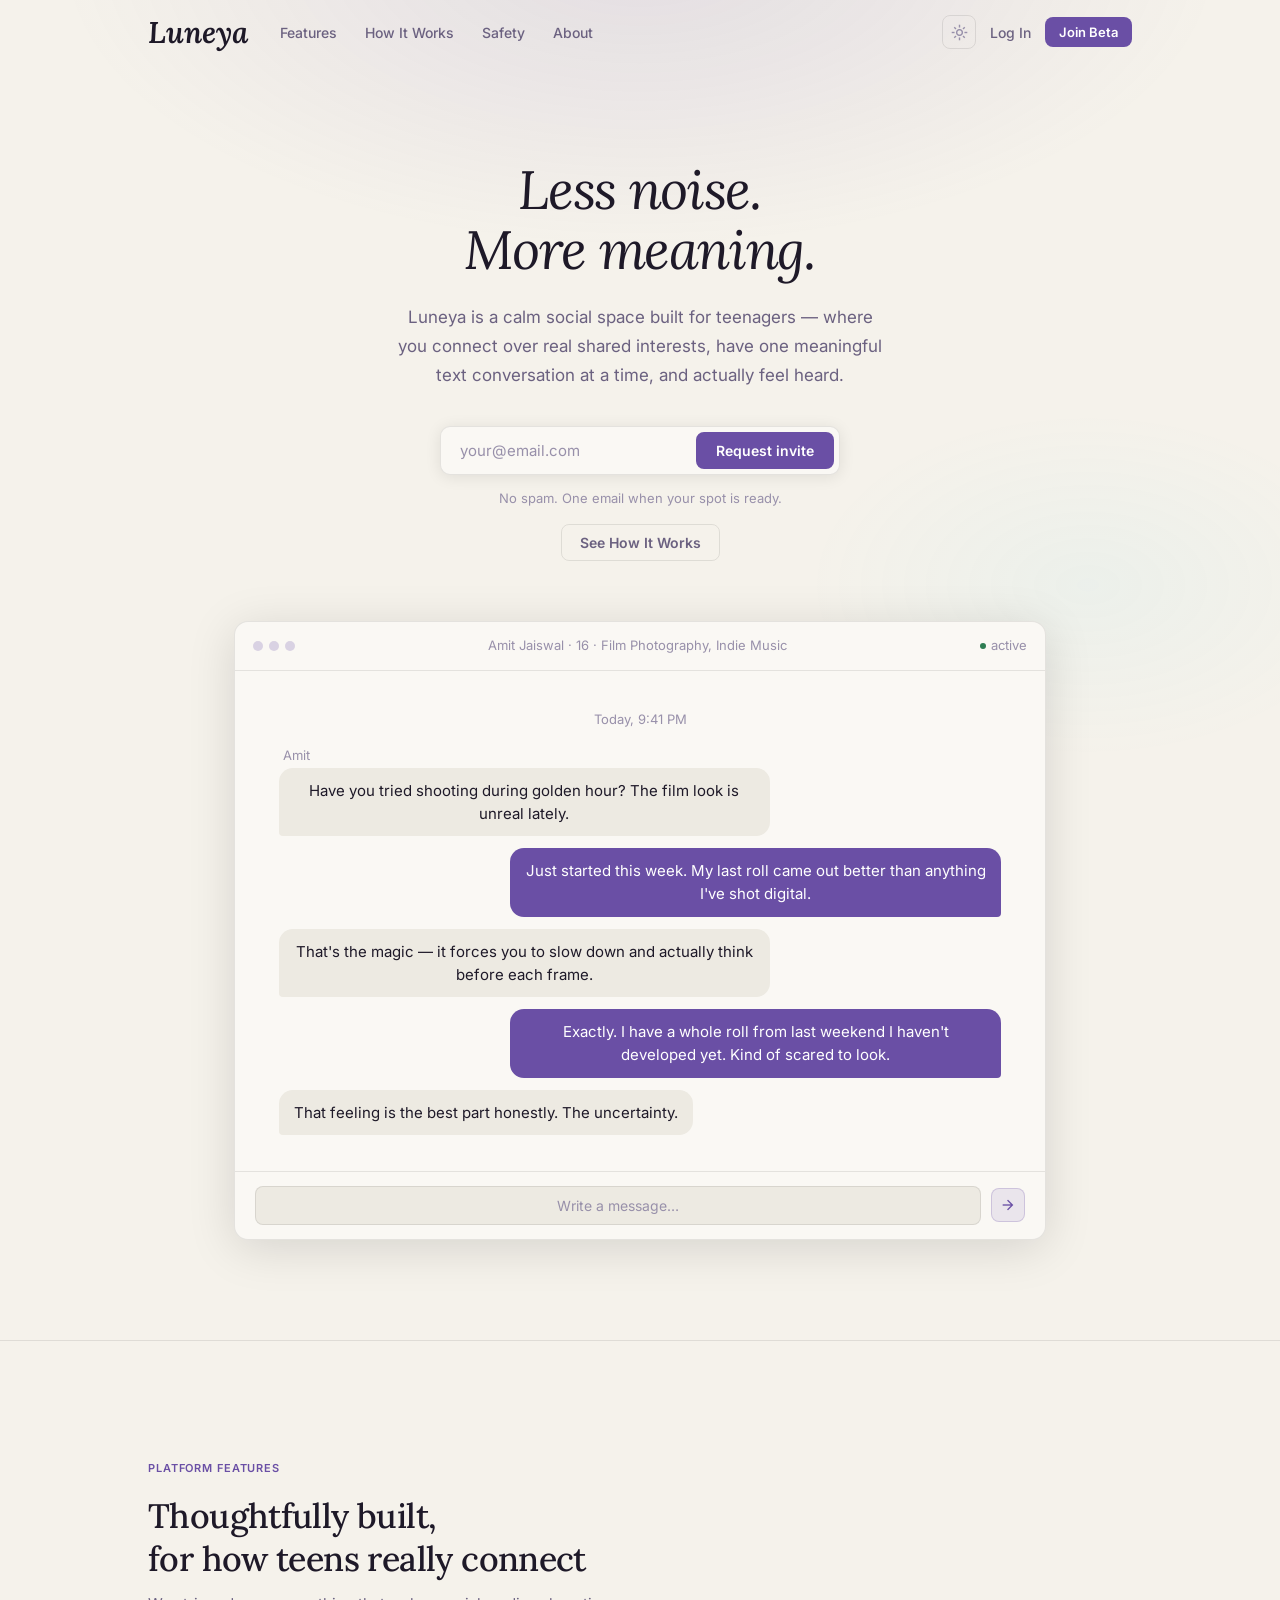
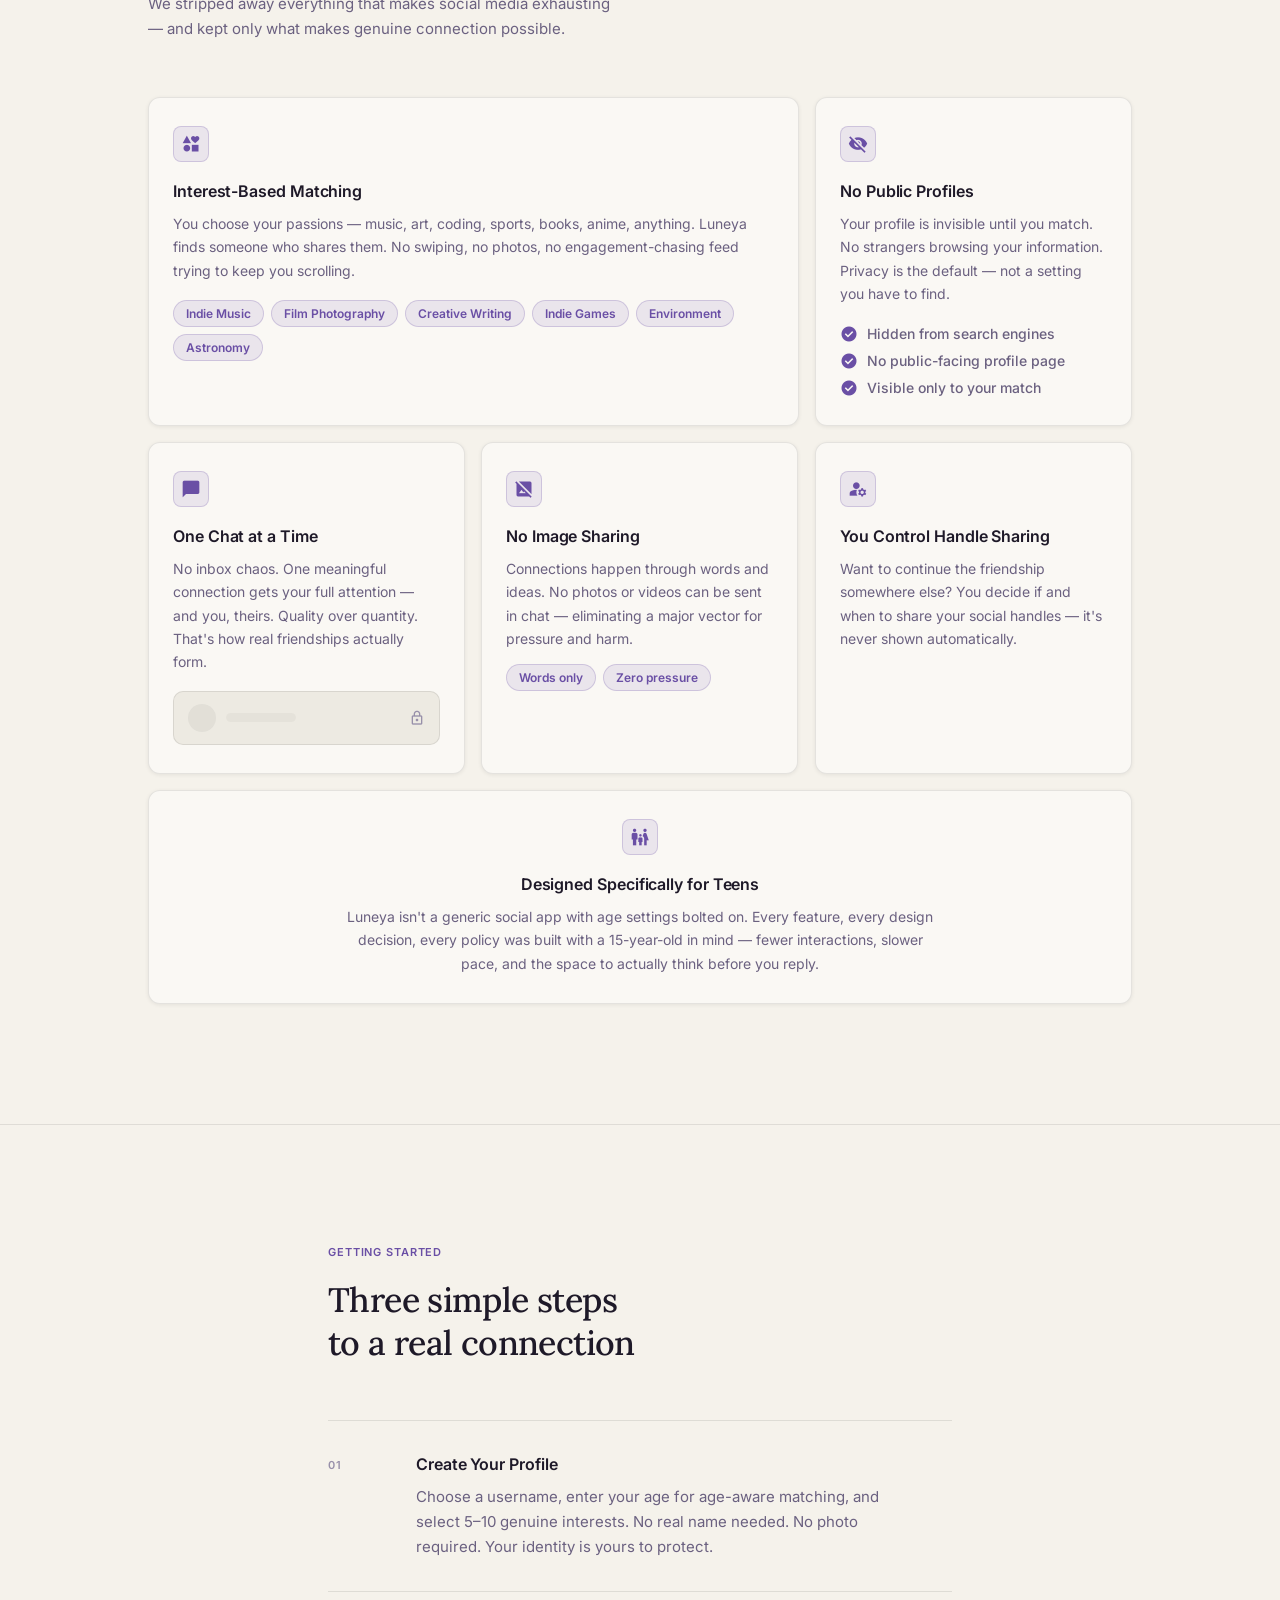
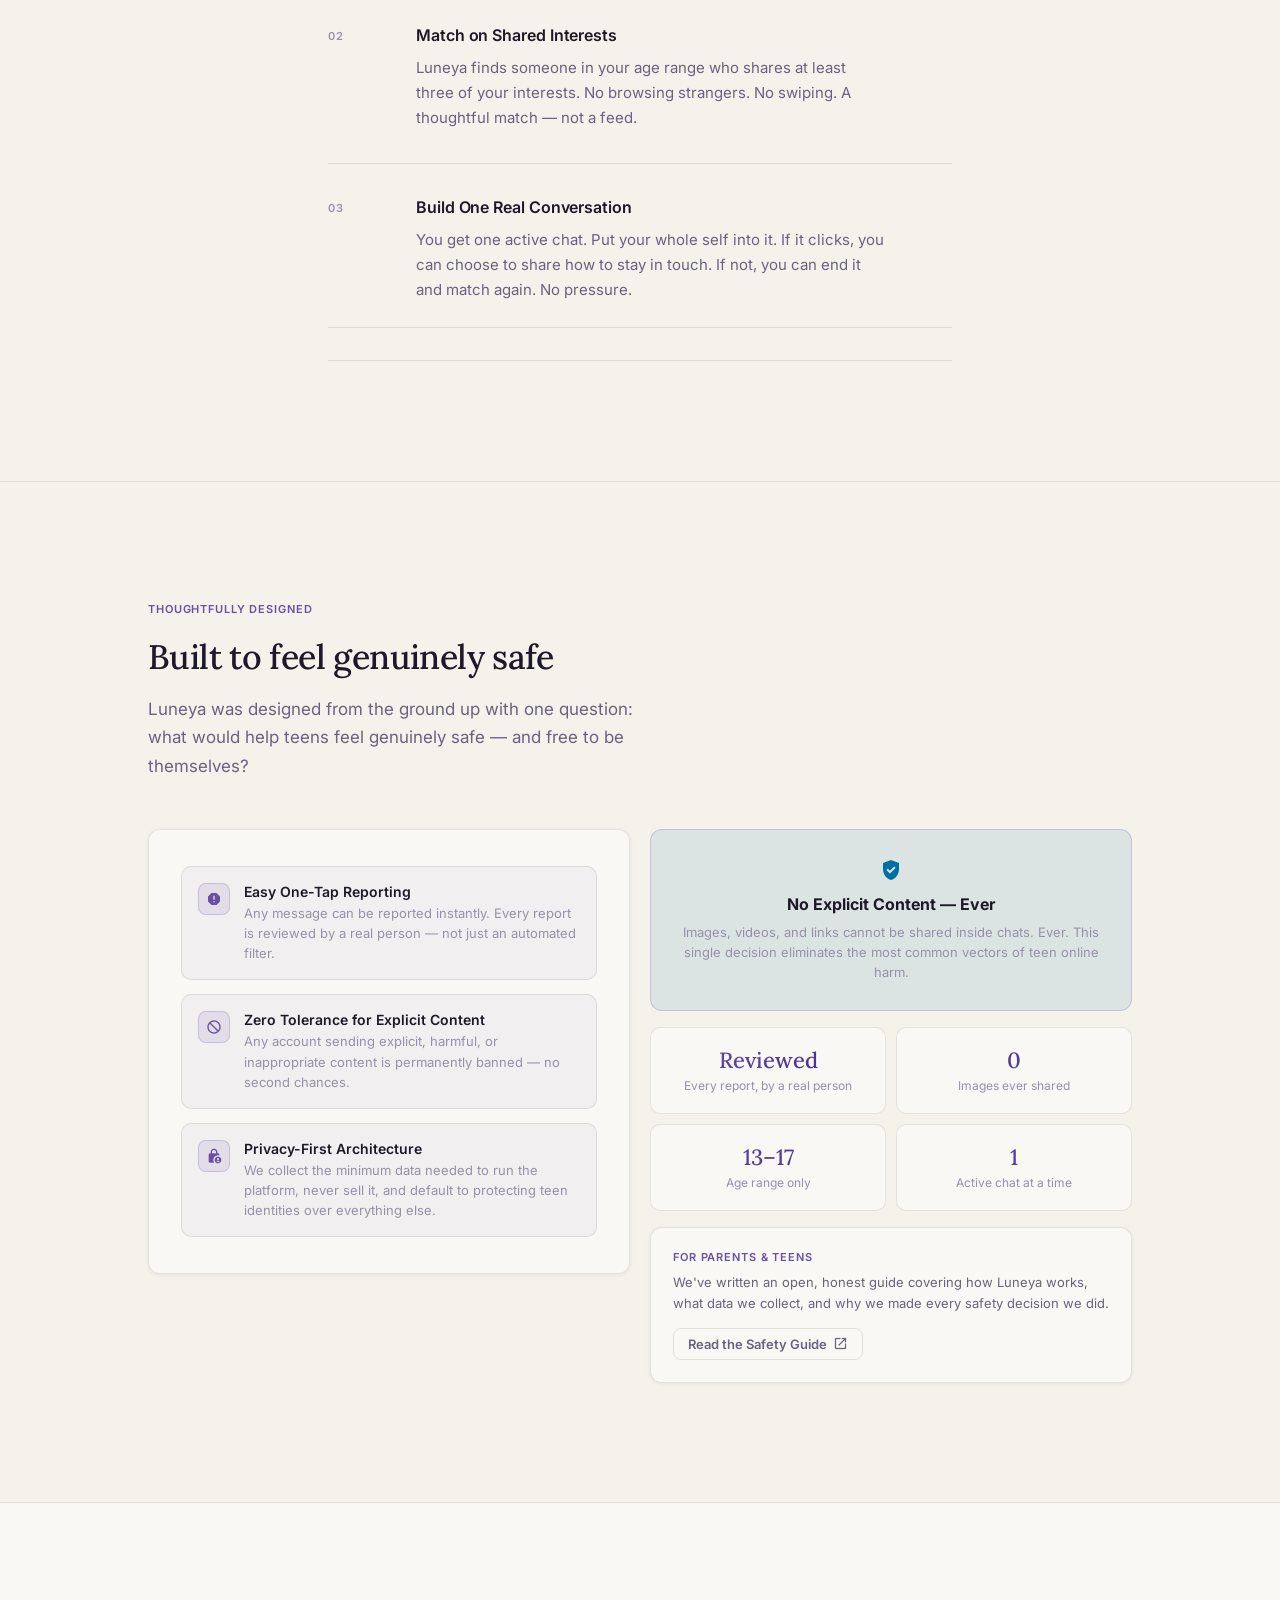
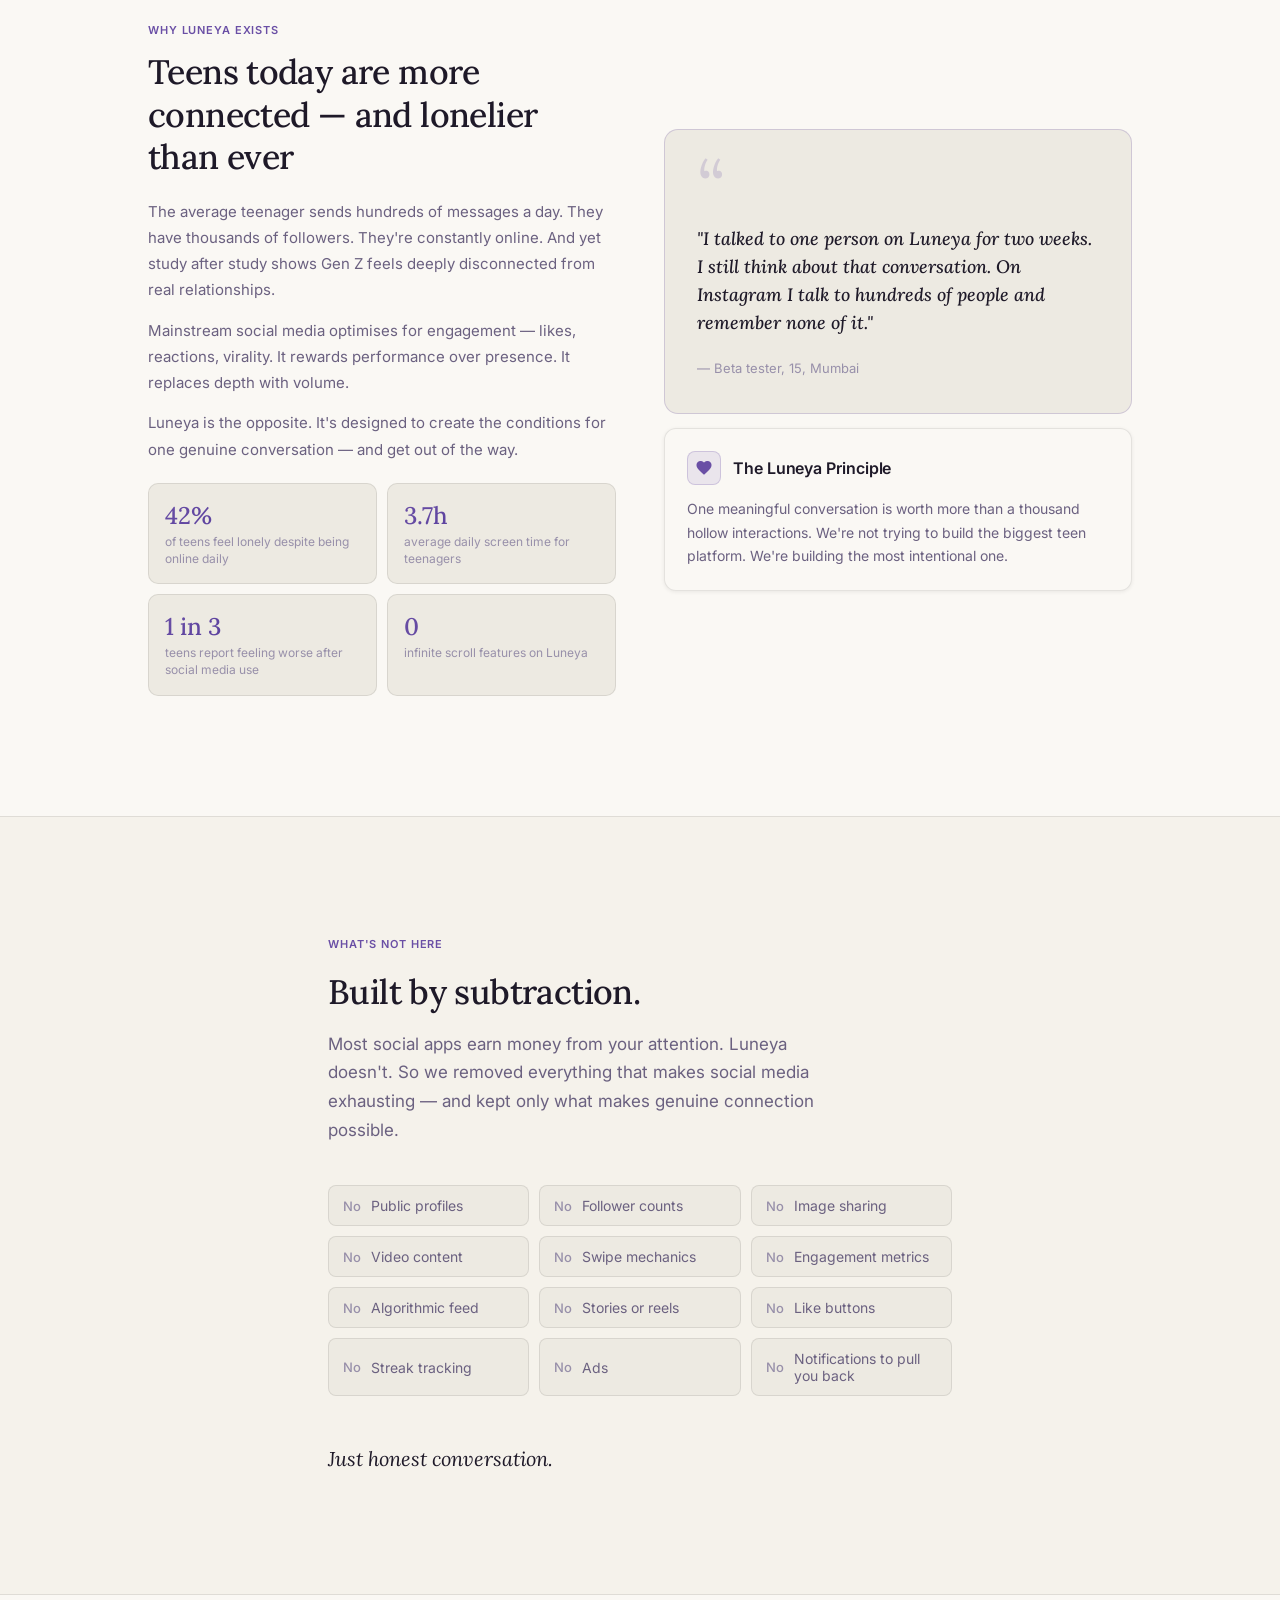
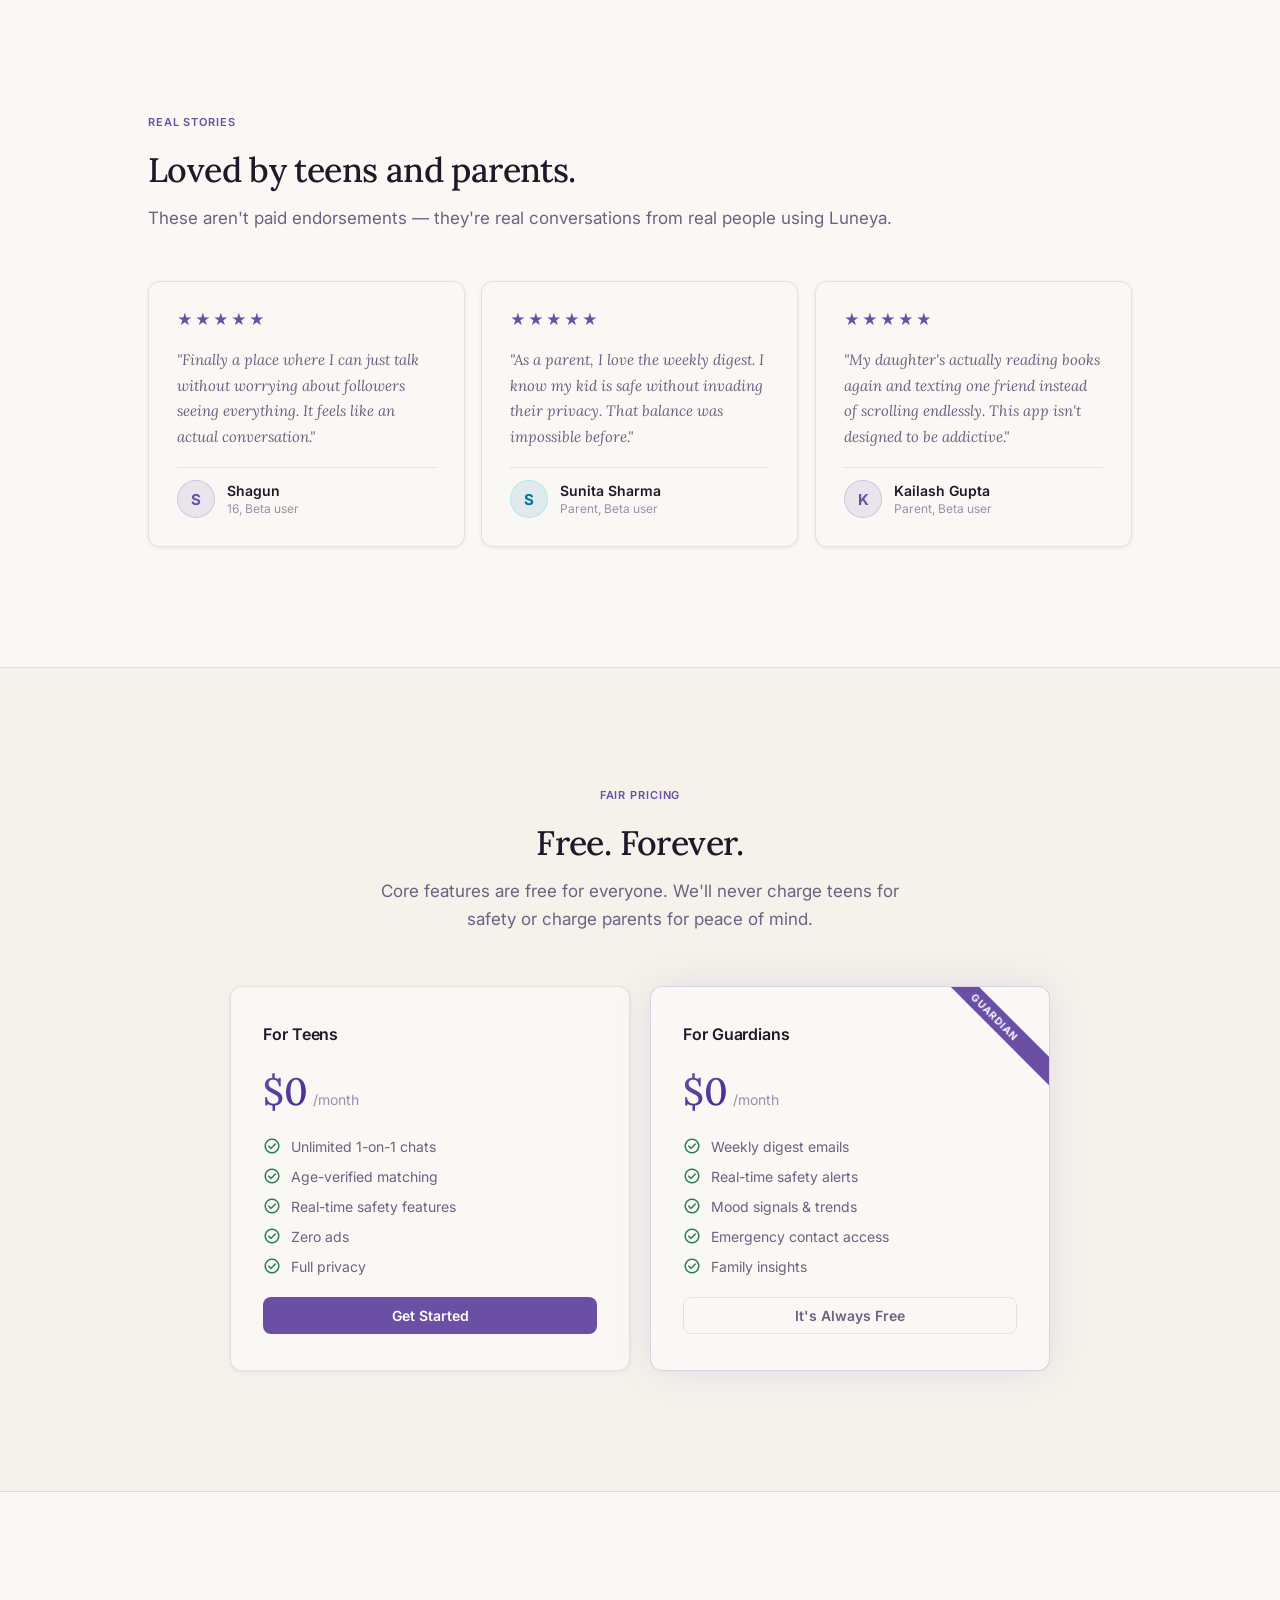
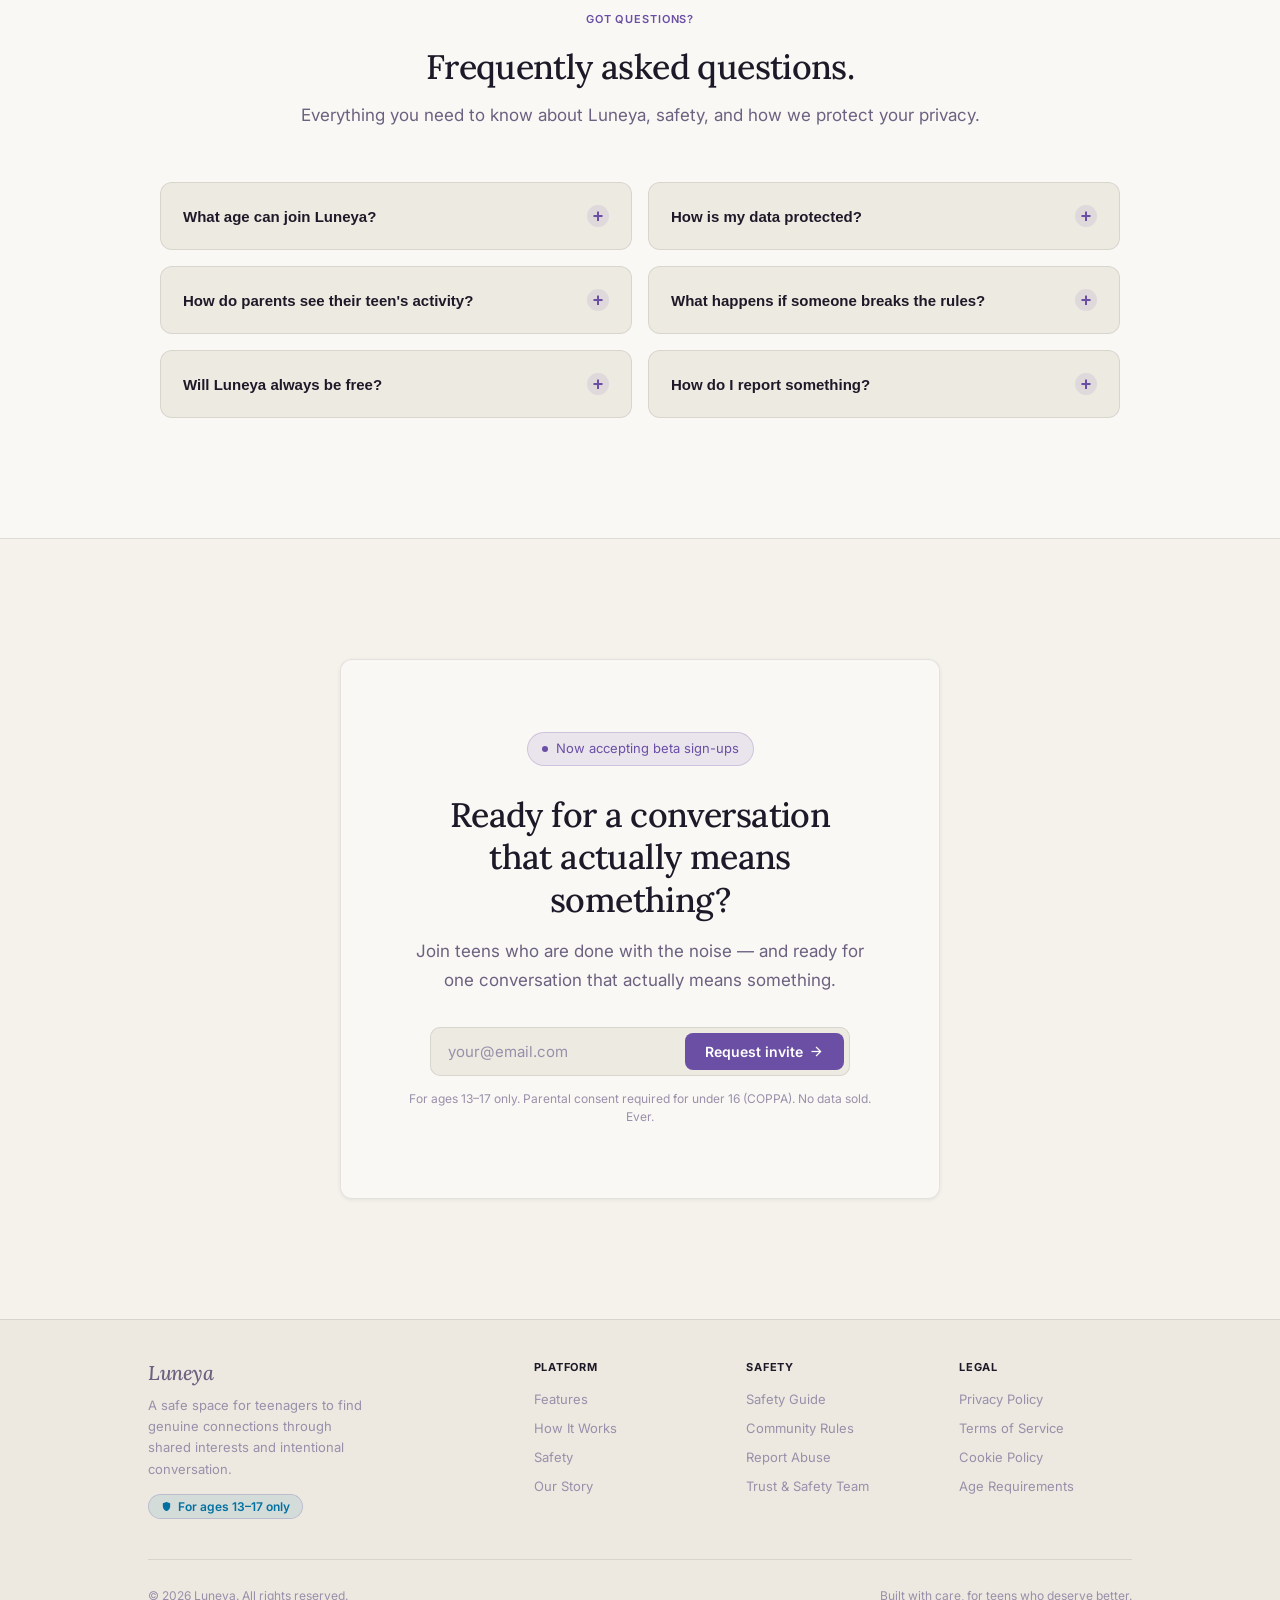
==== index.html @ 79f4804d "Add files via upload" ====
<!DOCTYPE html>
<html lang="en" data-theme="dark">

<head>
  <meta charset="UTF-8" />
  <meta name="viewport" content="width=device-width, initial-scale=1.0" />
  <meta name="description" content="Luneya is a calm, text-first social platform for teenagers aged 13-17. Connect over shared interests, one meaningful conversation at a time." />
  <meta name="theme-color" content="#0f0e14" />
  <title>Luneya — Where Teens Connect Meaningfully</title>

  <!-- Fonts -->
  <link rel="preconnect" href="https://fonts.googleapis.com" />
  <link rel="preconnect" href="https://fonts.gstatic.com" crossorigin />
  <link href="https://fonts.googleapis.com/css2?family=Lora:ital,wght@0,400;0,500;0,600;1,400;1,500;1,600&family=Inter:wght@300;400;500;600&display=swap" rel="stylesheet" />
  <link href="https://fonts.googleapis.com/css2?family=Material+Symbols+Outlined:wght,FILL@100..700,0..1&display=swap" rel="stylesheet" />

  <link rel="stylesheet" href="style.css" />
</head>

<body>

  <!-- ============================================================
     NAVBAR
     ============================================================ -->
  <nav id="navbar">
    <div class="container">
      <div class="nav-inner">
        <a href="#" class="nav-logo">Luneya</a>

        <ul class="nav-links">
          <li><a href="#features">Features</a></li>
          <li><a href="#how-it-works">How It Works</a></li>
          <li><a href="#safety">Safety</a></li>
          <li><a href="#about">About</a></li>
        </ul>

        <div class="nav-actions">
          <!-- Theme Toggle -->
          <button id="theme-toggle" type="button" aria-label="Toggle theme">
            <span class="toggle-icon sun">
              <span class="material-symbols-outlined" style="font-size:17px">light_mode</span>
            </span>
            <span class="toggle-icon moon">
              <span class="material-symbols-outlined" style="font-size:17px">dark_mode</span>
            </span>
          </button>

          <a href="#" id="nav-login" class="t-caption" style="display:none">Log In</a>
          <a href="#cta" class="btn btn-primary btn-sm">Join Beta</a>

          <!-- Mobile hamburger -->
          <button class="mobile-menu-btn" id="mobile-menu-btn" type="button" aria-label="Open navigation menu" aria-expanded="false" aria-controls="mobile-nav">
            <span class="material-symbols-outlined" style="font-size:18px">menu</span>
          </button>
        </div>
      </div>
    </div>

    <!-- Mobile dropdown -->
    <div class="mobile-nav" id="mobile-nav">
      <a href="#features">Features</a>
      <a href="#how-it-works">How It Works</a>
      <a href="#safety">Safety</a>
      <a href="#about">About</a>
      <div style="padding:10px 24px 0;display:flex;flex-direction:column;gap:8px;">
        <a href="#cta" class="btn btn-primary" style="justify-content:center;width:100%;">Join Beta</a>
      </div>
    </div>
  </nav>


  <!-- ============================================================
     HERO
     ============================================================ -->
  <section id="hero">
    <div class="container">
      <div class="hero-inner">

        <!-- Headline -->
        <h1 class="t-display fade-up d1">
          Less noise.<br>More meaning.
        </h1>

        <p class="t-body-lg hero-sub fade-up d2">
          Luneya is a calm social space built for teenagers — where you connect over real shared interests,
          have one meaningful text conversation at a time, and actually feel heard.
        </p>

        <!-- Email CTA form -->
        <div class="fade-up d3">
          <form class="hero-form-wrap">
            <input type="email" placeholder="your@email.com" aria-label="Email address" required />
            <button type="submit" class="btn btn-primary">
              Request invite
            </button>
          </form>
          <p class="t-caption hero-form-note" style="margin-top:10px;">
            No spam. One email when your spot is ready.
          </p>

          <!-- Secondary CTAs -->
          <div class="hero-cta-row">
            <a href="#how-it-works" class="btn btn-ghost">See How It Works</a>
          </div>
        </div>
      </div>

      <!-- Chat Window Visual (Version B) -->
      <div class="hero-visual fade-up d4">
        <div class="chat-window">
          <!-- Browser chrome -->
          <div class="chat-chrome">
            <div class="chrome-dots">
              <div class="chrome-dot"></div>
              <div class="chrome-dot"></div>
              <div class="chrome-dot"></div>
            </div>
            <div class="chrome-title t-caption">Amit Jaiswal · 16 · Film Photography, Indie Music</div>
            <div class="chrome-status t-caption">
              <div class="status-dot"></div>
              active
            </div>
          </div>

          <!-- Messages -->
          <div class="chat-messages">
            <div class="chat-timestamp">Today, 9:41 PM</div>

            <div class="chat-msg-group chat-msg-group--them">
              <span class="chat-sender">Amit</span>
              <div class="bubble bubble--them">Have you tried shooting during golden hour? The film look is unreal lately.</div>
            </div>

            <div class="chat-msg-group chat-msg-group--me">
              <div class="bubble bubble--me">Just started this week. My last roll came out better than anything I've shot digital.</div>
            </div>

            <div class="chat-msg-group chat-msg-group--them">
              <div class="bubble bubble--them">That's the magic — it forces you to slow down and actually think before each frame.</div>
            </div>

            <div class="chat-msg-group chat-msg-group--me">
              <div class="bubble bubble--me">Exactly. I have a whole roll from last weekend I haven't developed yet. Kind of scared to look.</div>
            </div>

            <div class="chat-msg-group chat-msg-group--them">
              <div class="bubble bubble--them">That feeling is the best part honestly. The uncertainty.</div>
            </div>
          </div>

          <!-- Input row -->
          <div class="chat-input-row">
            <div class="chat-input-fake">Write a message…</div>
            <button class="chat-send-btn" aria-label="Send message">
              <span class="material-symbols-outlined" style="font-size:16px">arrow_forward</span>
            </button>
          </div>
        </div>
      </div>
    </div>
  </section>

  <div class="divider"></div>

  <!-- ============================================================
     FEATURES
     ============================================================ -->
  <section id="features">
    <div class="container">
      <div class="reveal" style="margin-bottom:56px;">
        <p class="t-label section-label">Platform Features</p>
        <h2 class="t-h1">Thoughtfully built,<br>for how teens really connect</h2>
        <p class="t-body" style="color:var(--ink-2);max-width:52ch;margin-top:12px;">
          We stripped away everything that makes social media exhausting — and kept only what makes genuine connection possible.
        </p>
      </div>

      <div class="features-grid">

        <!-- 1. Interest Matching (wide) -->
        <div class="card feature-card wide reveal">
          <div class="feat-icon">
            <span class="material-symbols-outlined icon-fill" style="font-size:20px">interests</span>
          </div>
          <h3 class="t-h3">Interest-Based Matching</h3>
          <p>You choose your passions — music, art, coding, sports, books, anime, anything. Luneya finds someone who shares them. No swiping, no photos, no engagement-chasing feed trying to keep you scrolling.</p>
          <div class="chips">
            <span class="chip">Indie Music</span>
            <span class="chip">Film Photography</span>
            <span class="chip">Creative Writing</span>
            <span class="chip">Indie Games</span>
            <span class="chip">Environment</span>
            <span class="chip">Astronomy</span>
          </div>
        </div>

        <!-- 2. No public profiles -->
        <div class="card feature-card reveal" style="transition-delay:0.06s">
          <div class="feat-icon">
            <span class="material-symbols-outlined icon-fill" style="font-size:20px">visibility_off</span>
          </div>
          <h3 class="t-h3">No Public Profiles</h3>
          <p>Your profile is invisible until you match. No strangers browsing your information. Privacy is the default — not a setting you have to find.</p>
          <div class="safety-checks">
            <div class="safety-check">
              <span class="material-symbols-outlined icon-fill">check_circle</span>
              Hidden from search engines
            </div>
            <div class="safety-check">
              <span class="material-symbols-outlined icon-fill">check_circle</span>
              No public-facing profile page
            </div>
            <div class="safety-check">
              <span class="material-symbols-outlined icon-fill">check_circle</span>
              Visible only to your match
            </div>
          </div>
        </div>

        <!-- 3. One conversation -->
        <div class="card feature-card reveal" style="transition-delay:0.12s">
          <div class="feat-icon">
            <span class="material-symbols-outlined icon-fill" style="font-size:20px">chat_bubble</span>
          </div>
          <h3 class="t-h3">One Chat at a Time</h3>
          <p>No inbox chaos. One meaningful connection gets your full attention — and you, theirs. Quality over quantity. That's how real friendships actually form.</p>
          <div class="one-chat-visual">
            <div class="avatar-row">
              <div class="mini-avatar"></div>
              <div class="placeholder-text"></div>
            </div>
            <span class="material-symbols-outlined" style="font-size:16px;color:var(--ink-3)">lock</span>
          </div>
        </div>

        <!-- 4. No image sharing -->
        <div class="card feature-card reveal" style="transition-delay:0.18s">
          <div class="feat-icon">
            <span class="material-symbols-outlined icon-fill" style="font-size:20px">hide_image</span>
          </div>
          <h3 class="t-h3">No Image Sharing</h3>
          <p>Connections happen through words and ideas. No photos or videos can be sent in chat — eliminating a major vector for pressure and harm.</p>
          <div class="chips" style="margin-top:14px">
            <span class="chip">Words only</span>
            <span class="chip">Zero pressure</span>
          </div>
        </div>

        <!-- 5. Handle sharing control -->
        <div class="card feature-card reveal" style="transition-delay:0.24s">
          <div class="feat-icon">
            <span class="material-symbols-outlined icon-fill" style="font-size:20px">manage_accounts</span>
          </div>
          <h3 class="t-h3">You Control Handle Sharing</h3>
          <p>Want to continue the friendship somewhere else? You decide if and when to share your social handles — it's never shown automatically.</p>
        </div>

        <!-- 6. Built for teens (full width) -->
        <div class="card feature-card full reveal" style="text-align:center;transition-delay:0.06s">
          <div class="feat-icon" style="margin:0 auto 18px">
            <span class="material-symbols-outlined icon-fill" style="font-size:20px">family_restroom</span>
          </div>
          <h3 class="t-h3">Designed Specifically for Teens</h3>
          <p style="max-width:600px;margin:10px auto 0">
            Luneya isn't a generic social app with age settings bolted on. Every feature, every design decision, every
            policy was built with a 15-year-old in mind — fewer interactions, slower pace, and the space to actually
            think before you reply.
          </p>
        </div>

      </div>
    </div>
  </section>

  <div class="divider"></div>

  <!-- ============================================================
     HOW IT WORKS — Version B layout (numbered rows, narrow)
     ============================================================ -->
  <section id="how-it-works">
    <div class="container--narrow">
      <div class="reveal" style="margin-bottom:0">
        <p class="t-label section-label">Getting Started</p>
        <h2 class="t-h1" style="margin-bottom:56px">Three simple steps<br>to a real connection</h2>
      </div>

      <div class="steps-list">
        <div class="step-row reveal">
          <div>
            <span class="step-num-label">01</span>
          </div>
          <div class="step-body">
            <h3 class="t-h3">Create Your Profile</h3>
            <p class="t-body" style="color:var(--ink-2);margin-top:8px;">
              Choose a username, enter your age for age-aware matching, and select 5–10 genuine interests.
              No real name needed. No photo required. Your identity is yours to protect.
            </p>
          </div>
        </div>

        <div class="step-row reveal" style="transition-delay:0.1s">
          <div>
            <span class="step-num-label">02</span>
          </div>
          <div class="step-body">
            <h3 class="t-h3">Match on Shared Interests</h3>
            <p class="t-body" style="color:var(--ink-2);margin-top:8px;">
              Luneya finds someone in your age range who shares at least three of your interests.
              No browsing strangers. No swiping. A thoughtful match — not a feed.
            </p>
          </div>
        </div>

        <div class="step-row reveal" style="transition-delay:0.2s">
          <div>
            <span class="step-num-label">03</span>
          </div>
          <div class="step-body">
            <h3 class="t-h3">Build One Real Conversation</h3>
            <p class="t-body" style="color:var(--ink-2);margin-top:8px;">
              You get one active chat. Put your whole self into it. If it clicks, you can choose to share
              how to stay in touch. If not, you can end it and match again. No pressure.
            </p>
          </div>
        </div>
      </div>
      <div style="border-top:1px solid var(--border)"></div>
    </div>
  </section>

  <div class="divider"></div>

  <!-- ============================================================
     SAFETY
     ============================================================ -->
  <section id="safety">
    <div class="container">
      <!-- Section header -->
      <div class="safety-header reveal">
        <p class="t-label section-label">Thoughtfully Designed</p>
        <h2 class="t-h1">Built to feel genuinely safe</h2>
        <p class="t-body-lg intro" style="margin-top:12px;">
          Luneya was designed from the ground up with one question: what would help teens feel genuinely safe — and free to be themselves?
        </p>
      </div>

      <div class="safety-grid">
        <!-- Left: main content -->
        <div class="card safety-main reveal">
          <div class="safety-list">
            <div class="safety-item">
              <div class="safety-item-icon">
                <span class="material-symbols-outlined icon-fill" style="font-size:16px">report</span>
              </div>
              <div class="safety-item-content">
                <h4>Easy One-Tap Reporting</h4>
                <p>Any message can be reported instantly. Every report is reviewed by a real person — not just an automated filter.</p>
              </div>
            </div>

            <div class="safety-item">
              <div class="safety-item-icon">
                <span class="material-symbols-outlined icon-fill" style="font-size:16px">block</span>
              </div>
              <div class="safety-item-content">
                <h4>Zero Tolerance for Explicit Content</h4>
                <p>Any account sending explicit, harmful, or inappropriate content is permanently banned — no second chances.</p>
              </div>
            </div>

            <div class="safety-item">
              <div class="safety-item-icon">
                <span class="material-symbols-outlined icon-fill" style="font-size:16px">lock_person</span>
              </div>
              <div class="safety-item-content">
                <h4>Privacy-First Architecture</h4>
                <p>We collect the minimum data needed to run the platform, never sell it, and default to protecting teen identities over everything else.</p>
              </div>
            </div>
          </div>
        </div>

        <!-- Right: badges & stats -->
        <div class="safety-right">
          <div class="safety-badge-card reveal" style="transition-delay:0.1s">
            <div class="big-icon">
              <span class="material-symbols-outlined icon-fill">gpp_good</span>
            </div>
            <h3>No Explicit Content — Ever</h3>
            <p>Images, videos, and links cannot be shared inside chats. Ever. This single decision eliminates the most common vectors of teen online harm.</p>
          </div>

          <div class="stat-cards reveal" style="transition-delay:0.2s">
            <div class="stat-card">
              <div class="stat-num">Reviewed</div>
              <div class="stat-lbl">Every report, by a real person</div>
            </div>
            <div class="stat-card">
              <div class="stat-num">0</div>
              <div class="stat-lbl">Images ever shared</div>
            </div>
            <div class="stat-card">
              <div class="stat-num">13–17</div>
              <div class="stat-lbl">Age range only</div>
            </div>
            <div class="stat-card">
              <div class="stat-num">1</div>
              <div class="stat-lbl">Active chat at a time</div>
            </div>
          </div>

          <div class="card safety-guide-card reveal" style="transition-delay:0.3s">
            <span class="t-label guide-label">For Parents &amp; Teens</span>
            <p>We've written an open, honest guide covering how Luneya works, what data we collect,
              and why we made every safety decision we did.</p>
            <a href="#" class="btn btn-ghost btn-sm">
              Read the Safety Guide
              <span class="material-symbols-outlined" style="font-size:15px">open_in_new</span>
            </a>
          </div>
        </div>
      </div>
    </div>
  </section>

  <div class="divider"></div>

  <!-- ============================================================
     ABOUT
     ============================================================ -->
  <section id="about">
    <div class="container">
      <div class="about-inner">
        <!-- Text -->
        <div class="about-text reveal">
          <p class="t-label section-label">Why Luneya Exists</p>
          <h2 class="t-h1">Teens today are more connected — and lonelier than ever</h2>
          <p class="body-p" style="margin-top:20px;color:var(--ink-2);font-size:15px;line-height:1.75;margin-bottom:14px;">
            The average teenager sends hundreds of messages a day. They have thousands of followers.
            They're constantly online. And yet study after study shows Gen Z feels deeply disconnected
            from real relationships.
          </p>
          <p class="body-p" style="color:var(--ink-2);font-size:15px;line-height:1.75;margin-bottom:14px;">
            Mainstream social media optimises for engagement — likes, reactions, virality.
            It rewards performance over presence. It replaces depth with volume.
          </p>
          <p class="body-p" style="color:var(--ink-2);font-size:15px;line-height:1.75;margin-bottom:0;">
            Luneya is the opposite. It's designed to create the conditions for one genuine
            conversation — and get out of the way.
          </p>

          <div class="about-stats">
            <div class="about-stat">
              <div class="num">61%</div>
              <div class="lbl">of teens feel lonely despite being online daily</div>
            </div>
            <div class="about-stat">
              <div class="num">3.7h</div>
              <div class="lbl">average daily screen time for teenagers</div>
            </div>
            <div class="about-stat">
              <div class="num">1 in 3</div>
              <div class="lbl">teens report feeling worse after social media use</div>
            </div>
            <div class="about-stat">
              <div class="num">0</div>
              <div class="lbl">infinite scroll features on Luneya</div>
            </div>
          </div>
        </div>

        <!-- Quote visual -->
        <div class="about-visual reveal" style="transition-delay:0.15s">
          <div class="about-quote">
            <span class="quote-mark">&ldquo;</span>
            <p class="quote-text">
              "I talked to one person on Luneya for two weeks. I still think about that conversation.
              On Instagram I talk to hundreds of people and remember none of it."
            </p>
            <span class="quote-author">— Beta tester, 15, Mumbai</span>
          </div>

          <div class="card principle-card">
            <div class="principle-heading">
              <div class="principle-icon">
                <span class="material-symbols-outlined icon-fill" style="font-size:18px">favorite</span>
              </div>
              <h3 class="t-h3">The Luneya Principle</h3>
            </div>
            <p>One meaningful conversation is worth more than a thousand hollow interactions.
              We're not trying to build the biggest teen platform. We're building the most intentional one.</p>
          </div>
        </div>
      </div>
    </div>
  </section>

  <div class="divider"></div>

  <!-- ============================================================
     PRIVACY — "Built by subtraction" (Version B section)
     Content from Version A's feature section — preserved as its own section
     ============================================================ -->
  <section id="privacy">
    <div class="container--narrow">
      <div class="privacy-header reveal">
        <p class="t-label section-label">What's Not Here</p>
        <h2 class="t-h1">Built by subtraction.</h2>
        <p class="t-body-lg intro" style="margin-top:14px;">
          Most social apps earn money from your attention. Luneya doesn't. So we removed everything that makes social media exhausting — and kept only what makes genuine connection possible.
        </p>
      </div>

      <div class="no-list reveal" style="transition-delay:0.08s">
        <div class="no-item">
          <span class="no-label">No</span>
          Public profiles
        </div>
        <div class="no-item">
          <span class="no-label">No</span>
          Follower counts
        </div>
        <div class="no-item">
          <span class="no-label">No</span>
          Image sharing
        </div>
        <div class="no-item">
          <span class="no-label">No</span>
          Video content
        </div>
        <div class="no-item">
          <span class="no-label">No</span>
          Swipe mechanics
        </div>
        <div class="no-item">
          <span class="no-label">No</span>
          Engagement metrics
        </div>
        <div class="no-item">
          <span class="no-label">No</span>
          Algorithmic feed
        </div>
        <div class="no-item">
          <span class="no-label">No</span>
          Stories or reels
        </div>
        <div class="no-item">
          <span class="no-label">No</span>
          Like buttons
        </div>
        <div class="no-item">
          <span class="no-label">No</span>
          Streak tracking
        </div>
        <div class="no-item">
          <span class="no-label">No</span>
          Ads
        </div>
        <div class="no-item">
          <span class="no-label">No</span>
          Notifications to pull you back
        </div>
      </div>

      <div class="reveal" style="transition-delay:0.14s;margin-top:12px;">
        <p class="privacy-closing">Just honest conversation.</p>
      </div>
    </div>
  </section>

  <div class="divider"></div>

  <!-- ============================================================
     TESTIMONIALS
     ============================================================ -->
  <section id="testimonials">
    <div class="container">
      <div class="reveal" style="margin-bottom:48px;">
        <p class="t-label section-label">Real Stories</p>
        <h2 class="t-h1">Loved by teens and parents.</h2>
        <p class="t-body-lg" style="color:var(--ink-2);margin-top:12px;">
          These aren't paid endorsements — they're real conversations from real people using Luneya.
        </p>
      </div>

      <div class="testimonials-grid">
        <div class="testimonial-card card reveal">
          <div class="stars">★★★★★</div>
          <p class="testimonial-text">"Finally a place where I can just talk without worrying about followers seeing everything. It feels like an actual conversation."</p>
          <div class="testimonial-author">
            <div class="author-avatar">S</div>
            <div>
              <div class="author-name">Shagun</div>
              <div class="author-role">16, Beta user</div>
            </div>
          </div>
        </div>

        <div class="testimonial-card card reveal">
          <div class="stars">★★★★★</div>
          <p class="testimonial-text">"As a parent, I love the weekly digest. I know my kid is safe without invading their privacy. That balance was impossible before."</p>
          <div class="testimonial-author">
            <div class="author-avatar" style="color:var(--safe-text);background:var(--safe-subtle);border-color:rgba(76,215,246,0.3)">S</div>
            <div>
              <div class="author-name">Sunita Sharma</div>
              <div class="author-role">Parent, Beta user</div>
            </div>
          </div>
        </div>

        <div class="testimonial-card card reveal">
          <div class="stars">★★★★★</div>
          <p class="testimonial-text">"My daughter's actually reading books again and texting one friend instead of scrolling endlessly. This app isn't designed to be addictive."</p>
          <div class="testimonial-author">
            <div class="author-avatar">K</div>
            <div>
              <div class="author-name">Kailash Gupta</div>
              <div class="author-role">Parent, Beta user</div>
            </div>
          </div>
        </div>
      </div>
    </div>
  </section>

  <div class="divider"></div>

  <!-- ============================================================
     PRICING
     ============================================================ -->
  <section id="pricing">
    <div class="container">
      <div class="reveal" style="text-align:center;margin-bottom:52px;">
        <p class="t-label section-label">Fair Pricing</p>
        <h2 class="t-h1">Free. Forever.</h2>
        <p class="t-body-lg" style="color:var(--ink-2);margin-top:12px;max-width:48ch;margin-left:auto;margin-right:auto;">
          Core features are free for everyone. We'll never charge teens for safety or charge parents for peace of mind.
        </p>
      </div>

      <div class="pricing-grid">
        <div class="pricing-card card reveal">
          <h3 class="t-h3">For Teens</h3>
          <div class="price">
            <span class="amount">$0</span>
            <span class="period">/month</span>
          </div>
          <ul class="pricing-features">
            <li><span class="material-symbols-outlined check-icon">check_circle</span> Unlimited 1-on-1 chats</li>
            <li><span class="material-symbols-outlined check-icon">check_circle</span> Age-verified matching</li>
            <li><span class="material-symbols-outlined check-icon">check_circle</span> Real-time safety features</li>
            <li><span class="material-symbols-outlined check-icon">check_circle</span> Zero ads</li>
            <li><span class="material-symbols-outlined check-icon">check_circle</span> Full privacy</li>
          </ul>
          <button class="btn btn-primary" type="button" style="width:100%;margin-top:auto;">Get Started</button>
        </div>

        <div class="pricing-card card pricing-featured reveal" style="transition-delay:0.08s">
          <div class="featured-badge">Guardian</div>
          <h3 class="t-h3">For Guardians</h3>
          <div class="price">
            <span class="amount">$0</span>
            <span class="period">/month</span>
          </div>
          <ul class="pricing-features">
            <li><span class="material-symbols-outlined check-icon">check_circle</span> Weekly digest emails</li>
            <li><span class="material-symbols-outlined check-icon">check_circle</span> Real-time safety alerts</li>
            <li><span class="material-symbols-outlined check-icon">check_circle</span> Mood signals &amp; trends</li>
            <li><span class="material-symbols-outlined check-icon">check_circle</span> Emergency contact access</li>
            <li><span class="material-symbols-outlined check-icon">check_circle</span> Family insights</li>
          </ul>
          <button class="btn btn-ghost" type="button" style="width:100%;margin-top:auto;">It's Always Free</button>
        </div>
      </div>
    </div>
  </section>

  <div class="divider"></div>

  <!-- ============================================================
     FAQ
     ============================================================ -->
  <section id="faq">
    <div class="container">
      <div class="reveal" style="text-align:center;margin-bottom:52px;">
        <p class="t-label section-label">Got Questions?</p>
        <h2 class="t-h1">Frequently asked questions.</h2>
        <p class="t-body-lg" style="color:var(--ink-2);margin-top:12px;">
          Everything you need to know about Luneya, safety, and how we protect your privacy.
        </p>
      </div>

      <div class="faq-grid">
        <div class="faq-item reveal">
          <button class="faq-question" type="button" aria-expanded="false" aria-controls="faq-1">
            <span>What age can join Luneya?</span>
            <span class="faq-icon">+</span>
          </button>
          <div class="faq-answer" id="faq-1">
            <p>Luneya is for ages 13–18. We use age verification during signup and age-aware matching to ensure teens only chat with others within their age band. Users under 16 require parental consent (COPPA compliant).</p>
          </div>
        </div>

        <div class="faq-item reveal">
          <button class="faq-question" type="button" aria-expanded="false" aria-controls="faq-2">
            <span>How is my data protected?</span>
            <span class="faq-icon">+</span>
          </button>
          <div class="faq-answer" id="faq-2">
            <p>Messages are encrypted end-to-end. Your data is never sold to third parties. We're fully COPPA compliant and never use your information for advertising. You can delete your account anytime, and all your data is permanently removed.</p>
          </div>
        </div>

        <div class="faq-item reveal">
          <button class="faq-question" type="button" aria-expanded="false" aria-controls="faq-3">
            <span>How do parents see their teen's activity?</span>
            <span class="faq-icon">+</span>
          </button>
          <div class="faq-answer" id="faq-3">
            <p>Guardians receive a weekly digest with insights like activity trends, mood signals, and safety alerts — but never read actual messages. We believe transparency about the system matters more than surveillance of your teen.</p>
          </div>
        </div>

        <div class="faq-item reveal">
          <button class="faq-question" type="button" aria-expanded="false" aria-controls="faq-4">
            <span>What happens if someone breaks the rules?</span>
            <span class="faq-icon">+</span>
          </button>
          <div class="faq-answer" id="faq-4">
            <p>Real humans review every report within 24 hours. We have clear consequences: warnings, temporary restrictions, or account suspension based on severity. Serious violations (threats, exploitation) are handled immediately and reported to appropriate authorities.</p>
          </div>
        </div>

        <div class="faq-item reveal">
          <button class="faq-question" type="button" aria-expanded="false" aria-controls="faq-5">
            <span>Will Luneya always be free?</span>
            <span class="faq-icon">+</span>
          </button>
          <div class="faq-answer" id="faq-5">
            <p>Yes. Core features (1-on-1 chat, age verification, safety) will always be free. We may add optional premium features like themes or export history, but we'll never paywall safety or core conversation features.</p>
          </div>
        </div>

        <div class="faq-item reveal">
          <button class="faq-question" type="button" aria-expanded="false" aria-controls="faq-6">
            <span>How do I report something?</span>
            <span class="faq-icon">+</span>
          </button>
          <div class="faq-answer" id="faq-6">
            <p>There's a report button on every message and profile. You can report abuse, inappropriate content, or safety concerns anonymously. Our team investigates immediately, and we follow up with real actions.</p>
          </div>
        </div>
      </div>
    </div>
  </section>

  <div class="divider"></div>

  <!-- ============================================================
     CTA
     ============================================================ -->
  <section id="cta">
    <div class="container">
      <div class="cta-box card reveal">
        <div class="cta-box-inner">
          <div class="hero-badge" style="margin:0 auto 28px">
            <span class="dot"></span>
            <span class="t-caption">Now accepting beta sign-ups</span>
          </div>

          <h2 class="t-h1">Ready for a conversation<br>that actually means something?</h2>
          <p class="t-body-lg cta-sub" style="margin-top:14px;margin-bottom:32px;">
            Join teens who are done with the noise — and ready for one conversation that actually means something.
          </p>

          <form class="cta-form-wrap">
            <input type="email" placeholder="your@email.com" aria-label="Email address" required />
            <button type="submit" class="btn btn-primary">
              Request invite
              <span class="material-symbols-outlined" style="font-size:15px">arrow_forward</span>
            </button>
          </form>

          <span class="t-caption cta-note">
            For ages 13–17 only. Parental consent required for under 16 (COPPA). No data sold. Ever.
          </span>
        </div>
      </div>
    </div>
  </section>

  <!-- ============================================================
     FOOTER
     ============================================================ -->
  <footer>
    <div class="container">
      <div class="footer-inner">
        <div class="footer-brand">
          <a href="#" class="footer-logo">Luneya</a>
          <p>A safe space for teenagers to find genuine connections through shared interests and intentional conversation.</p>
          <div>
            <span class="age-badge">
              <span class="material-symbols-outlined icon-fill" style="font-size:11px">shield</span>
              For ages 13–17 only
            </span>
          </div>
        </div>

        <div class="footer-col">
          <h4>Platform</h4>
          <ul>
            <li><a href="#features">Features</a></li>
            <li><a href="#how-it-works">How It Works</a></li>
            <li><a href="#safety">Safety</a></li>
            <li><a href="#about">Our Story</a></li>
          </ul>
        </div>

        <div class="footer-col">
          <h4>Safety</h4>
          <ul>
            <li><a href="safety_guide.html">Safety Guide</a></li>
            <li><a href="community_rules.html">Community Rules</a></li>
            <li><a href="report_abuse.html">Report Abuse</a></li>
            <li><a href="trust_safety_team.html">Trust & Safety Team</a></li>
          </ul>
        </div>

        <div class="footer-col">
          <h4>Legal</h4>
          <ul>
            <li><a href="privacy_policy.html">Privacy Policy</a></li>
            <li><a href="terms_of_service.html">Terms of Service</a></li>
            <li><a href="cookie_policy.html">Cookie Policy</a></li>
            <li><a href="age_requirements.html">Age Requirements</a></li>
          </ul>
        </div>
      </div>

      <div class="footer-bottom">
        <span>&copy; 2026 Luneya. All rights reserved.</span>
        <span>Built with care, for teens who deserve better.</span>
      </div>
    </div>
  </footer>

  <script src="script.js"></script>
</body>

</html>
---- style.css ----
/* ============================================================
   LUNEYA — DESIGN SYSTEM
   Visual: Version B (Figma)  |  Content: Version A (HTML)
   ============================================================ */

/* ── FONTS ──────────────────────────────────────────────── */
@import url('https://fonts.googleapis.com/css2?family=Lora:ital,wght@0,400;0,500;0,600;1,400;1,500;1,600&family=Inter:wght@300;400;500;600&display=swap');
@import url('https://fonts.googleapis.com/css2?family=Material+Symbols+Outlined:wght,FILL@100..700,0..1&display=swap');

/* ── THEME: LIGHT ───────────────────────────────────────── */
:root,
[data-theme="light"] {
  --bg:             #f5f2eb;
  --surface:        #faf8f4;
  --surface-2:      #edeae2;
  --surface-3:      #e3e0d6;

  --ink:            #1e1928;
  --ink-2:          #6b6180;  
  --ink-3:          #9890aa;

  --accent:         #6a4fa5;
  --accent-dim:     #52389a;
  --accent-subtle:  rgba(100, 75, 165, 0.1);
  --accent-subtle-2:rgba(100, 75, 165, 0.05);

  --border:         rgba(0, 0, 0, 0.09);
  --border-2:       rgba(100, 75, 165, 0.22);
  --border-3:       rgba(100, 75, 165, 0.38);

  --shadow-sm:      0 1px 4px rgba(0,0,0,0.07);
  --shadow:         0 2px 16px rgba(0,0,0,0.09);
  --shadow-lg:      0 8px 48px rgba(0,0,0,0.13);

  --bubble-them:    #edeae2;
  --bubble-me:      #6a4fa5;
  --bubble-me-text: #ffffff;
  --positive:       #2e7d52;
  --btn-text:       #ffffff;
  --error:          #d93025;

  --nav-bg:         rgba(245, 242, 235, 0.94);
  --footer-bg:      #ede9e1;

  --safe:           #0070a0;
  --safe-subtle:    rgba(0, 112, 160, 0.1);
  --safe-text:      #0070a0;

  --grad-text:      linear-gradient(135deg, #6a4fa5 0%, #52389a 60%, #3d1e90 100%);
  --grad-cta:       linear-gradient(135deg, #7a5cbe 0%, #5a36a8 100%);

  --glow-accent:    rgba(100, 75, 165, 0.12);
  --glow-sm:        rgba(100, 75, 165, 0.06);
}

/* ── THEME: DARK ────────────────────────────────────────── */
[data-theme="dark"] {
  --bg:             #1e1b18;
  --surface:        #26221f;
  --surface-2:      #2e2925;
  --surface-3:      #38322d;

  --ink:            #f5f2eb;
  --ink-2:          #c8c2b8;
  --ink-3:          #9c958b;

  --accent:         #b79be8;
  --accent-dim:     #9d7bdc;
  --accent-subtle:  rgba(183, 155, 232, 0.14);
  --accent-subtle-2:rgba(183, 155, 232, 0.07);

  --border:         rgba(255, 255, 255, 0.08);
  --border-2:       rgba(183, 155, 232, 0.22);
  --border-3:       rgba(183, 155, 232, 0.38);

  --shadow-sm:      0 1px 4px rgba(0,0,0,0.28);
  --shadow:         0 4px 20px rgba(0,0,0,0.38);
  --shadow-lg:      0 12px 56px rgba(0,0,0,0.5);

  --bubble-them:    #2b2622;
  --bubble-me:      #5d4695;
  --bubble-me-text: #ffffff;

  --positive:       #6fc08f;
  --btn-text:       #ffffff;
  --error:          #ff6b6b;

  --nav-bg:         rgba(30, 27, 24, 0.94);
  --footer-bg:      #26221f;

  --safe:           #4cd7f6;
  --safe-subtle:    rgba(76, 215, 246, 0.1);
  --safe-text:      #4cd7f6;

  --grad-text:      linear-gradient(135deg, #c4aaf0 0%, #9b77d8 60%, #7c52c8 100%);
  --grad-cta:       linear-gradient(135deg, #a37ee8 0%, #7c52c8 100%);

  --glow-accent:    rgba(180, 148, 240, 0.15);
  --glow-sm:        rgba(180, 148, 240, 0.08);
}

/* ── EASING ─────────────────────────────────────────────── */
:root {
  --ease-out:   cubic-bezier(0.22, 1, 0.36, 1);
  --ease-spring:cubic-bezier(0.16, 1, 0.3, 1);
  --nav-h:      64px;
}

/* ── TRANSITIONS ────────────────────────────────────────── */
*,*::before,*::after {
  box-sizing: border-box;
  margin: 0;
  padding: 0;
}

/* --------blur-------*/
.reveal {
  opacity: 0;
  transform: translateY(50px);
  filter: blur(30px);
  transition:
    opacity 0.9s cubic-bezier(0.22, 1, 0.36, 1),
    transform 0.9s cubic-bezier(0.16, 1, 0.3, 1),
    filter 0.9s ease;
  will-change: opacity, transform, filter;
}

.reveal.visible {
  opacity: 1;
  transform: translateY(0);
  filter: blur(0);
}

/* Smooth theme transitions on key properties */
body, nav, footer, section, .card, .btn, input {
  transition: background-color 0.3s ease, border-color 0.3s ease, color 0.3s ease, box-shadow 0.3s ease;
}

/* ── BASE ───────────────────────────────────────────────── */
html {
  scroll-behavior: smooth;
  scroll-padding-top: calc(var(--nav-h) + 24px);
}

body {
  font-family: 'Inter', system-ui, sans-serif;
  background-color: var(--bg);
  color: var(--ink);
  min-height: 100vh;
  overflow-x: hidden;
  -webkit-font-smoothing: antialiased;
  -moz-osx-font-smoothing: grayscale;
}

/* Subtle ambient gradient on body */
body::before {
  content: '';
  position: fixed;
  inset: 0;
  background:
    radial-gradient(ellipse 70% 50% at 50% -5%, var(--glow-accent) 0%, transparent 65%),
    radial-gradient(ellipse 40% 35% at 85% 65%, rgba(76,215,246,0.05) 0%, transparent 55%);
  pointer-events: none;
  z-index: 0;
}

/* ── TYPOGRAPHY ─────────────────────────────────────────── */
/* Display (hero h1) — Version B uses Lora italic */
.t-display {
  font-family: 'Lora', Georgia, serif;
  font-size: clamp(32px, 5.5vw, 54px);
  font-weight: 400;
  line-height: 1.12;
  letter-spacing: -0.025em;
  font-style: italic;
}

/* Section headings — Lora, upright */
.t-h1 {
  font-family: 'Lora', Georgia, serif;
  font-size: clamp(22px, 3vw, 34px);
  font-weight: 500;
  line-height: 1.25;
  letter-spacing: -0.018em;
}

.t-h2 {
  font-family: 'Lora', Georgia, serif;
  font-size: clamp(18px, 2.2vw, 26px);
  font-weight: 500;
  line-height: 1.3;
  letter-spacing: -0.015em;
}

/* Sub-headings and card titles — Inter */
.t-h3 {
  font-family: 'Inter', system-ui, sans-serif;
  font-size: 16px;
  font-weight: 600;
  line-height: 1.4;
  letter-spacing: -0.005em;
}

.t-h4 {
  font-family: 'Inter', system-ui, sans-serif;
  font-size: 14px;
  font-weight: 600;
  line-height: 1.4;
}

/* Body sizes */
.t-body-lg {
  font-size: 17px;
  font-weight: 400;
  line-height: 1.7;
}

.t-body {
  font-size: 15px;
  font-weight: 400;
  line-height: 1.65;
}

.t-body-sm {
  font-size: 14px;
  font-weight: 400;
  line-height: 1.6;
}

.t-caption {
  font-size: 13px;
  font-weight: 400;
  line-height: 1.5;
}

.t-label {
  font-family: 'Inter', system-ui, sans-serif;
  font-size: 11px;
  font-weight: 600;
  letter-spacing: 0.08em;
  text-transform: uppercase;
}

/* ── GRADIENT TEXT ──────────────────────────────────────── */
.grad-text {
  background: var(--grad-text);
  -webkit-background-clip: text;
  -webkit-text-fill-color: transparent;
  background-clip: text;
}

/* ── LAYOUT ─────────────────────────────────────────────── */
.container {
  width: 100%;
  max-width: 1080px;
  margin: 0 auto;
  padding: 0 clamp(20px, 4vw, 48px);
}

.container--narrow {
  max-width: 720px;
  margin: 0 auto;
  padding: 0 clamp(20px, 4vw, 48px);
}

section { position: relative; z-index: 1; }

/* ── CARD ───────────────────────────────────────────────── */
.card {
  background: var(--surface);
  border: 1px solid var(--border);
  border-radius: 12px;
  box-shadow: var(--shadow-sm);
  transition: background 0.3s ease, border-color 0.3s ease, box-shadow 0.3s ease, transform 0.25s ease;
}

.card:hover {
  box-shadow: var(--shadow);
}

.card--raised {
  background: var(--surface-2);
  box-shadow: var(--shadow);
}

.card--interactive:hover {
  transform: translateY(-2px);
  box-shadow: var(--shadow-lg);
}

/* ── BUTTONS ────────────────────────────────────────────── */
.btn {
  display: inline-flex;
  align-items: center;
  justify-content: center;
  gap: 6px;
  font-family: 'Inter', system-ui, sans-serif;
  font-size: 14px;
  font-weight: 600;
  cursor: pointer;
  border-radius: 8px;
  text-decoration: none;
  transition: opacity 0.15s ease, transform 0.15s ease, border-color 0.15s ease, color 0.15s ease;
  white-space: nowrap;
}

.btn:hover { transform: translateY(-1px); }
.btn:active { transform: translateY(0); }

.btn-primary {
  background: var(--accent);
  color: var(--btn-text);
  border: none;
  padding: 10px 20px;
}
.btn-primary:hover { opacity: 0.88; }

.btn-ghost {
  background: transparent;
  color: var(--ink-2);
  border: 1px solid var(--border);
  padding: 9px 18px;
}
.btn-ghost:hover {
  border-color: var(--border-2);
  color: var(--ink);
}

.btn-sm { padding: 7px 14px; font-size: 13px; }
.btn-lg { padding: 13px 28px; font-size: 15px; }

/* ── MATERIAL ICONS ──────────────────────────────────────── */
.material-symbols-outlined {
  font-variation-settings: 'FILL' 0, 'wght' 400, 'GRAD' 0, 'opsz' 24;
  vertical-align: middle;
  flex-shrink: 0;
}
.icon-fill {
  font-variation-settings: 'FILL' 1, 'wght' 400, 'GRAD' 0, 'opsz' 24;
}

/* ── NAVBAR ─────────────────────────────────────────────── */
#navbar {
  position: fixed;
  top: 0; left: 0; right: 0;
  z-index: 1000;
  background: transparent;
  border-bottom: 1px solid transparent;
  transition: background 0.3s ease, border-color 0.3s ease, backdrop-filter 0.3s ease;
}

#navbar.is-scrolled {
  background: var(--nav-bg);
  backdrop-filter: blur(12px);
  -webkit-backdrop-filter: blur(12px);
  border-bottom-color: var(--border);
}

.nav-inner {
  display: flex;
  align-items: center;
  height: var(--nav-h);
  gap: 32px;
}

.nav-logo {
  font-family: 'Lora', Georgia, serif;
  font-size: 30px;
  font-weight: 600;
  font-style: italic;
  letter-spacing: 0em;
  color: var(--ink);
  text-decoration: none;
  flex-shrink: 0;
  transition: color 0.3s ease;
}
.nav-logo:hover { color: var(--accent); }

.nav-links {
  display: flex;
  align-items: center;
  gap: 28px;
  list-style: none;
  flex: 1;
}

.nav-links a {
  font-size: 14px;
  font-weight: 500;
  color: var(--ink-2);
  text-decoration: none;
  transition: color 0.15s ease;
}
.nav-links a:hover { color: var(--ink); }

.nav-actions {
  display: flex;
  align-items: center;
  gap: 10px;
  margin-left: auto;
  flex-shrink: 0;
}

/* Theme toggle — Version B style: small square button */
#theme-toggle {
  width: 34px;
  height: 34px;
  border-radius: 8px;
  background: transparent;
  border: 1px solid var(--border);
  color: var(--ink-3);
  cursor: pointer;
  display: flex;
  align-items: center;
  justify-content: center;
  flex-shrink: 0;
  transition: border-color 0.15s ease, color 0.15s ease;
  overflow: hidden;
  position: relative;
}
#theme-toggle:hover { border-color: var(--border-2); color: var(--ink); }

.toggle-icon {
  display: flex; align-items: center; justify-content: center;
  position: absolute;
  transition: transform 0.4s cubic-bezier(0.34, 1.56, 0.64, 1), opacity 0.3s ease;
}

#theme-toggle .sun  { opacity: 0; transform: rotate(-90deg) scale(0.5); }
#theme-toggle .moon { opacity: 1; transform: rotate(0deg) scale(1); }
[data-theme="light"] #theme-toggle .sun  { opacity: 1; transform: rotate(0deg) scale(1); }
[data-theme="light"] #theme-toggle .moon { opacity: 0; transform: rotate(90deg) scale(0.5); }

#nav-login {
  display: none;
  font-size: 14px;
  font-weight: 500;
  color: var(--ink-2);
  text-decoration: none;
  padding: 8px 4px;
  background: none;
  border: none;
  cursor: pointer;
  transition: color 0.15s ease;
}
#nav-login:hover { color: var(--ink); }

/* Mobile nav */
.mobile-menu-btn {
  display: none;
  width: 34px; height: 34px;
  align-items: center; justify-content: center;
  background: none;
  border: 1px solid var(--border);
  border-radius: 8px;
  color: var(--ink-2);
  cursor: pointer;
}

.mobile-nav {
  display: none;
  flex-direction: column;
  background: var(--nav-bg);
  backdrop-filter: blur(20px);
  -webkit-backdrop-filter: blur(20px);
  border-top: 1px solid var(--border);
  padding: 12px 0 20px;
}
.mobile-nav.open { display: flex; }

.mobile-nav a {
  padding: 12px 28px;
  font-size: 15px;
  font-weight: 500;
  color: var(--ink-2);
  text-decoration: none;
  transition: color 0.2s ease;
}
.mobile-nav a:hover { color: var(--ink); }

/* ── HERO ───────────────────────────────────────────────── */
#hero {
  padding-top: clamp(110px, 14vw, 160px);
  padding-bottom: clamp(60px, 8vw, 100px);
  text-align: center;
}

.hero-inner { max-width: 640px; margin: 0 auto; }

.hero-badge {
  display: inline-flex;
  align-items: center;
  gap: 8px;
  padding: 6px 14px;
  background: var(--accent-subtle);
  border: 1px solid var(--border-2);
  border-radius: 100px;
  color: var(--accent);
  margin-bottom: 28px;
}

.hero-badge .dot {
  width: 6px; height: 6px;
  border-radius: 50%;
  background: var(--accent);
  flex-shrink: 0;
}

#hero h1 { margin-bottom: 22px; }

.hero-sub {
  color: var(--ink-2);
  margin: 0 auto 36px;
  max-width: 44ch;
}

/* Hero email form — Version B pill-with-button inside a rounded box */
.hero-form-wrap {
  max-width: 400px;
  margin: 0 auto 14px;
  display: flex;
  gap: 6px;
  background: var(--surface);
  border: 1px solid var(--border);
  border-radius: 10px;
  padding: 5px;
  box-shadow: var(--shadow);
}

.hero-form-wrap input[type="email"] {
  flex: 1;
  background: transparent;
  border: none;
  outline: none;
  color: var(--ink);
  padding: 9px 14px;
  font-family: 'Inter', system-ui, sans-serif;
  font-size: 15px;
  min-width: 0;
}

.hero-form-wrap input[type="email"]::placeholder { color: var(--ink-3); }

.hero-form-note { color: var(--ink-3); }

/* Hero secondary CTAs */
.hero-cta-row {
  display: flex;
  gap: 12px;
  justify-content: center;
  flex-wrap: wrap;
  margin-top: 16px;
}

/* Hero visual — Version B: browser-chrome mockup */
.hero-visual {
  max-width: 860px;
  margin: 60px auto 0;
  padding: 0 clamp(0px, 2vw, 24px);
}

.chat-window {
  background: var(--surface);
  border: 1px solid var(--border);
  border-radius: 14px;
  overflow: hidden;
  box-shadow: var(--shadow-lg);
}

.chat-chrome {
  display: flex;
  align-items: center;
  padding: 14px 18px;
  border-bottom: 1px solid var(--border);
  gap: 8px;
}

.chrome-dots {
  display: flex;
  gap: 6px;
}

.chrome-dot {
  width: 10px; height: 10px;
  border-radius: 50%;
  background: var(--border-2);
}

.chrome-title {
  flex: 1;
  text-align: center;
  font-size: 13px;
  color: var(--ink-3);
}

.chrome-status {
  display: flex;
  align-items: center;
  gap: 5px;
  font-size: 13px;
  color: var(--ink-3);
}

.status-dot {
  width: 6px; height: 6px;
  border-radius: 50%;
  background: var(--positive);
}

.chat-messages {
  padding: clamp(20px, 3vw, 36px) clamp(20px, 4vw, 44px);
  display: flex;
  flex-direction: column;
  gap: 12px;
}

.chat-timestamp {
  text-align: center;
  font-size: 13px;
  color: var(--ink-3);
  margin: 4px 0 8px;
}

.chat-msg-group {
  display: flex;
  flex-direction: column;
  gap: 3px;
}

.chat-msg-group--me { align-items: flex-end; }
.chat-msg-group--them { align-items: flex-start; }

.chat-sender {
  font-size: 13px;
  color: var(--ink-3);
  padding-left: 4px;
  margin-bottom: 2px;
}

.bubble {
  padding: 11px 15px;
  font-size: 15px;
  line-height: 1.55;
  max-width: 68%;
  word-break: break-word;
}

.bubble--them {
  background: var(--bubble-them);
  color: var(--ink);
  border-radius: 14px 14px 14px 4px;
}

.bubble--me {
  background: var(--bubble-me);
  color: var(--bubble-me-text);
  border-radius: 14px 14px 4px 14px;
}

.chat-input-row {
  display: flex;
  align-items: center;
  gap: 10px;
  padding: 14px 20px;
  border-top: 1px solid var(--border);
}

.chat-input-fake {
  flex: 1;
  padding: 10px 14px;
  background: var(--surface-2);
  border: 1px solid var(--border);
  border-radius: 8px;
  color: var(--ink-3);
  font-size: 14px;
}

.chat-send-btn {
  width: 34px; height: 34px;
  border-radius: 8px;
  background: var(--accent-subtle);
  border: 1px solid var(--border-2);
  display: flex;
  align-items: center;
  justify-content: center;
  color: var(--accent);
  flex-shrink: 0;
  cursor: pointer;
  transition: background 0.2s ease;
}
.chat-send-btn:hover { background: var(--accent-subtle-2); }

/* ── DIVIDER ─────────────────────────────────────────────── */
.divider {
  height: 1px;
  background: var(--border);
  margin: 0;
}

/* ── SECTION HEADER ──────────────────────────────────────── */
.section-label {
  color: var(--accent);
  margin-bottom: 20px;
}

/* ── FEATURES ────────────────────────────────────────────── */
#features {
  padding: clamp(72px, 10vw, 120px) 0;
}

.features-grid {
  display: grid;
  grid-template-columns: repeat(3, 1fr);
  gap: 16px;
}

.feature-card {
  padding: 28px 24px;
  position: relative;
  overflow: hidden;
}

.feature-card.wide  { grid-column: span 2; }
.feature-card.full  { grid-column: span 3; }

.feat-icon {
  width: 36px; height: 36px;
  border-radius: 8px;
  background: var(--accent-subtle);
  border: 1px solid var(--border-2);
  display: flex;
  align-items: center;
  justify-content: center;
  color: var(--accent);
  margin-bottom: 18px;
}

.feature-card h3 { margin-bottom: 10px; }
.feature-card p {
  color: var(--ink-2);
  font-size: 14px;
  line-height: 1.65;
}

.chips {
  display: flex;
  flex-wrap: wrap;
  gap: 7px;
  margin-top: 18px;
}

.chip {
  background: var(--accent-subtle);
  border: 1px solid var(--border-2);
  color: var(--accent);
  padding: 5px 12px;
  border-radius: 100px;
  font-size: 12px;
  font-weight: 600;
}

.safety-checks {
  margin-top: 20px;
  display: flex;
  flex-direction: column;
  gap: 9px;
}

.safety-check {
  display: flex;
  align-items: center;
  gap: 9px;
  font-size: 14px;
  font-weight: 500;
  color: var(--ink-2);
}
.safety-check .material-symbols-outlined { color: var(--accent); font-size: 18px; }

.one-chat-visual {
  margin-top: 18px;
  background: var(--surface-2);
  border: 1px solid var(--border);
  border-radius: 10px;
  padding: 12px 14px;
  display: flex;
  align-items: center;
  justify-content: space-between;
  gap: 12px;
}
.one-chat-visual .avatar-row { display: flex; align-items: center; gap: 10px; opacity: 0.35; filter: grayscale(1); }
.one-chat-visual .mini-avatar { width: 28px; height: 28px; border-radius: 50%; background: var(--border-2); }
.one-chat-visual .placeholder-text { width: 70px; height: 9px; background: var(--border); border-radius: 5px; }

/* ── HOW IT WORKS ────────────────────────────────────────── */
#how-it-works {
  padding: clamp(72px, 10vw, 120px) 0;
}

/* Version B layout: numbered rows with top border, narrow column */
.steps-list {
  display: flex;
  flex-direction: column;
}

.step-row {
  display: grid;
  grid-template-columns: 64px 1fr;
  gap: 24px;
  padding: 32px 0;
  border-top: 1px solid var(--border);
}

.step-row:last-child::after {
  content: '';
  display: block;
  grid-column: 1 / -1;
  border-top: 1px solid var(--border);
  margin-top: 0;
}

.step-num-label {
  font-size: 11px;
  font-weight: 600;
  letter-spacing: 0.08em;
  text-transform: uppercase;
  color: var(--ink-3);
  padding-top: 3px;
}

.step-body h3 { margin-bottom: 10px; }
.step-body p { color: var(--ink-2); max-width: 52ch; }

/* ── SAFETY ──────────────────────────────────────────────── */
#safety {
  padding: clamp(72px, 10vw, 120px) 0;
}

.safety-header { margin-bottom: 48px; }
.safety-header .section-label { display: block; }
.safety-header h2 { margin-bottom: 16px; }
.safety-header .intro { color: var(--ink-2); max-width: 48ch; }

.safety-grid {
  display: grid;
  grid-template-columns: 1fr 1fr;
  gap: 20px;
  align-items: start;
}

.safety-main { padding: 36px 32px; }

.safety-list { display: flex; flex-direction: column; gap: 14px; }

.safety-item {
  display: flex;
  align-items: flex-start;
  gap: 14px;
  padding: 16px;
  background: var(--accent-subtle-2);
  border: 1px solid var(--border);
  border-radius: 10px;
  transition: background 0.25s ease;
}
.safety-item:hover { background: var(--accent-subtle); }

.safety-item-icon {
  width: 32px; height: 32px;
  border-radius: 8px;
  background: var(--accent-subtle);
  border: 1px solid var(--border-2);
  display: flex;
  align-items: center;
  justify-content: center;
  color: var(--accent);
  flex-shrink: 0;
}

.safety-item-content h4 { font-size: 14px; font-weight: 600; margin-bottom: 3px; }
.safety-item-content p { font-size: 13px; color: var(--ink-3); line-height: 1.55; }

.safety-right {
  display: flex;
  flex-direction: column;
  gap: 16px;
}

.safety-badge-card {
  padding: 28px 24px;
  text-align: center;
  background: var(--safe-subtle);
  border: 1px solid var(--border-2);
  border-radius: 12px;
}

.safety-badge-card .big-icon {
  font-size: 44px;
  color: var(--safe-text);
  display: flex;
  justify-content: center;
  margin-bottom: 12px;
}

.safety-badge-card h3 { font-size: 16px; margin-bottom: 8px; }
.safety-badge-card p { font-size: 13px; color: var(--ink-3); line-height: 1.55; }

.stat-cards {
  display: grid;
  grid-template-columns: 1fr 1fr;
  gap: 10px;
}

.stat-card {
  background: var(--surface);
  border: 1px solid var(--border);
  border-radius: 10px;
  padding: 18px 14px;
  text-align: center;
}

.stat-num {
  font-family: 'Lora', Georgia, serif;
  font-size: 22px;
  font-weight: 500;
  background: var(--grad-text);
  -webkit-background-clip: text;
  -webkit-text-fill-color: transparent;
  background-clip: text;
}

.stat-lbl {
  font-size: 12px;
  color: var(--ink-3);
  margin-top: 4px;
  line-height: 1.4;
}

.safety-guide-card { padding: 22px; border-radius: 12px; }
.safety-guide-card .guide-label { color: var(--accent); margin-bottom: 8px; display: block; }
.safety-guide-card p { font-size: 13px; color: var(--ink-2); line-height: 1.6; margin-bottom: 14px; }

/* ── ABOUT ───────────────────────────────────────────────── */
#about {
  padding: clamp(72px, 10vw, 120px) 0;
  background: var(--surface);
}

.about-inner {
  display: grid;
  grid-template-columns: 1fr 1fr;
  gap: 48px;
  align-items: center;
}

.about-text .section-label { text-align: left; display: block; margin-bottom: 14px; }
.about-text h2 { margin-bottom: 20px; }
.about-text .body-p { color: var(--ink-2); line-height: 1.75; margin-bottom: 16px; font-size: 15px; }

.about-stats {
  display: grid;
  grid-template-columns: 1fr 1fr;
  gap: 10px;
  margin-top: 20px;
}

.about-stat {
  background: var(--surface-2);
  border: 1px solid var(--border);
  border-radius: 10px;
  padding: 16px;
}

.about-stat .num {
  font-family: 'Lora', Georgia, serif;
  font-size: 24px;
  font-weight: 500;
  background: var(--grad-text);
  -webkit-background-clip: text;
  -webkit-text-fill-color: transparent;
  background-clip: text;
}

.about-stat .lbl { font-size: 12px; color: var(--ink-3); margin-top: 3px; line-height: 1.4; }

.about-visual { position: relative; }

.about-quote {
  background: var(--surface-2);
  border: 1px solid var(--border-2);
  border-radius: 14px;
  padding: 36px 32px;
  position: relative;
  overflow: hidden;
}

.quote-mark {
  font-family: 'Lora', Georgia, serif;
  font-size: 72px;
  font-weight: 400;
  line-height: 0.6;
  color: var(--accent);
  opacity: 0.2;
  margin-bottom: 16px;
  display: block;
}

.quote-text {
  font-family: 'Lora', Georgia, serif;
  font-size: 18px;
  font-weight: 500;
  font-style: italic;
  line-height: 1.55;
  color: var(--ink);
  margin-bottom: 20px;
}

.quote-author { font-size: 13px; color: var(--ink-3); }

.principle-card {
  margin-top: 14px;
  padding: 22px;
  border-radius: 12px;
}

.principle-heading { display: flex; align-items: center; gap: 12px; margin-bottom: 12px; }

.principle-icon {
  width: 34px; height: 34px;
  border-radius: 8px;
  background: var(--accent-subtle);
  border: 1px solid var(--border-2);
  display: flex;
  align-items: center;
  justify-content: center;
  color: var(--accent);
  flex-shrink: 0;
}

.principle-card p { font-size: 14px; color: var(--ink-2); line-height: 1.7; }

/* ── PRIVACY ("Built by subtraction") ───────────────────── */
#privacy {
  padding: clamp(72px, 10vw, 120px) 0;
}

.privacy-header { max-width: 52ch; margin-bottom: 40px; }
.privacy-header h2 { margin-bottom: 16px; }
.privacy-header .intro { color: var(--ink-2); font-size: 17px; line-height: 1.7; }

.no-list {
  display: grid;
  grid-template-columns: repeat(auto-fill, minmax(200px, 1fr));
  gap: 10px;
  margin-bottom: 48px;
}

.no-item {
  display: flex;
  align-items: center;
  gap: 10px;
  padding: 11px 14px;
  background: var(--surface-2);
  border: 1px solid var(--border);
  border-radius: 8px;
  color: var(--ink-2);
  font-size: 14px;
}

.no-item .no-label {
  color: var(--ink-3);
  font-size: 13px;
  flex-shrink: 0;
  font-weight: 500;
}

.privacy-closing {
  font-family: 'Lora', Georgia, serif;
  font-style: italic;
  font-size: 20px;
  font-weight: 400;
  color: var(--ink);
  line-height: 1.5;
}

/* ── TESTIMONIALS ────────────────────────────────────────── */
#testimonials {
  padding: clamp(72px, 10vw, 120px) 0;
  background: var(--surface);
}

.testimonials-grid {
  display: grid;
  grid-template-columns: repeat(3, 1fr);
  gap: 16px;
}

.testimonial-card { padding: 28px; display: flex; flex-direction: column; gap: 18px; }

.stars { font-size: 15px; color: var(--accent); letter-spacing: 2px; }

.testimonial-text {
  font-size: 15px;
  font-style: italic;
  font-family: 'Lora', Georgia, serif;
  color: var(--ink-2);
  line-height: 1.7;
  flex: 1;
}

.testimonial-author {
  display: flex;
  align-items: center;
  gap: 12px;
  padding-top: 12px;
  border-top: 1px solid var(--border);
}

.author-avatar {
  width: 38px; height: 38px;
  border-radius: 50%;
  background: var(--accent-subtle);
  border: 1px solid var(--border-2);
  color: var(--accent);
  font-weight: 700;
  display: flex;
  align-items: center;
  justify-content: center;
  flex-shrink: 0;
  font-size: 15px;
}

.author-name { font-size: 14px; font-weight: 600; }
.author-role { font-size: 12px; color: var(--ink-3); margin-top: 2px; }

/* ── PRICING ─────────────────────────────────────────────── */
#pricing {
  padding: clamp(72px, 10vw, 120px) 0;
}

.pricing-grid {
  display: grid;
  grid-template-columns: repeat(2, 1fr);
  gap: 20px;
  max-width: 820px;
  margin: 0 auto;
}

.pricing-card {
  padding: 36px 32px;
  display: flex;
  flex-direction: column;
  gap: 22px;
  position: relative;
  overflow: hidden;
}

.pricing-card.pricing-featured {
  border-color: var(--border-2);
  box-shadow: 0 0 40px var(--glow-accent);
}

.featured-badge {
  position: absolute;
  top: 20px; right: -36px;
  background: var(--accent);
  color: var(--btn-text);
  padding: 4px 32px;
  font-size: 10px;
  font-weight: 700;
  letter-spacing: 0.1em;
  text-transform: uppercase;
  transform: rotate(45deg);
  width: 180px;
  text-align: center;
}

.price {
  display: flex;
  align-items: baseline;
  gap: 5px;
}

.price .amount {
  font-family: 'Lora', Georgia, serif;
  font-size: 38px;
  font-weight: 500;
  background: var(--grad-text);
  -webkit-background-clip: text;
  -webkit-text-fill-color: transparent;
  background-clip: text;
}

.price .period { font-size: 14px; color: var(--ink-3); }

.pricing-features { display: flex; flex-direction: column; gap: 12px; list-style: none; }

.pricing-features li {
  display: flex;
  align-items: center;
  gap: 10px;
  font-size: 14px;
  color: var(--ink-2);
}

.pricing-features .check-icon { color: var(--positive); font-size: 18px; }

/* ── FAQ ─────────────────────────────────────────────────── */
#faq {
  padding: clamp(72px, 10vw, 120px) 0;
  background: var(--surface);
}

.faq-grid {
  display: grid;
  grid-template-columns: repeat(2, 1fr);
  gap: 16px;
  align-items: start;
  max-width: 960px;
  margin: 0 auto;
}

.faq-item {
  background: var(--surface-2);
  border: 1px solid var(--border);
  border-radius: 12px;
  overflow: hidden;
  transition: border-color 0.3s ease, box-shadow 0.3s ease;
}

.faq-item.open {
  border-color: var(--border-2);
  box-shadow: 0 8px 32px var(--glow-sm);
}

.faq-question {
  width: 100%;
  display: flex;
  align-items: center;
  justify-content: space-between;
  padding: 22px;
  background: none;
  border: none;
  cursor: pointer;
  font-size: 15px;
  font-weight: 600;
  color: var(--ink);
  text-align: left;
  transition: color 0.2s ease;
}

.faq-question:hover { color: var(--accent); }

.faq-icon {
  width: 22px; height: 22px;
  border-radius: 50%;
  background: var(--accent-subtle);
  color: var(--accent);
  font-size: 18px;
  font-weight: 700;
  display: flex;
  align-items: center;
  justify-content: center;
  flex-shrink: 0;
  transition: transform 0.35s var(--ease-spring);
}

.faq-item.open .faq-icon { transform: rotate(45deg); }

.faq-answer {
  height: 0;
  overflow: hidden;
  opacity: 0;
  transition: height 0.4s var(--ease-out), opacity 0.3s ease;
}

.faq-item.open .faq-answer { opacity: 1; }

.faq-answer p {
  padding: 0 22px 22px;
  color: var(--ink-2);
  font-size: 14px;
  line-height: 1.7;
}

/* ── CTA ─────────────────────────────────────────────────── */
#cta {
  padding: clamp(72px, 10vw, 120px) 0;
}

.cta-box {
  background: var(--surface);
  border: 1px solid var(--border);
  max-width: 600px;
  margin: 0 auto;
  text-align: center;
  position: relative;
}

.cta-box-inner {
  padding: clamp(40px, 6vw, 72px) clamp(24px, 5vw, 60px);
}

.cta-box h2 { margin-bottom: 16px; }
.cta-box .cta-sub { color: var(--ink-2); margin: 0 auto 36px; max-width: 44ch; }

.cta-form-wrap {
  display: flex;
  gap: 6px;
  background: var(--surface-2);
  border: 1px solid var(--border);
  border-radius: 10px;
  padding: 5px;
  max-width: 420px;
  margin: 0 auto 14px;
}

.cta-form-wrap input[type="email"] {
  flex: 1;
  background: transparent;
  border: none;
  outline: none;
  color: var(--ink);
  padding: 8px 12px;
  font-family: 'Inter', system-ui, sans-serif;
  font-size: 15px;
  min-width: 0;
}

.cta-form-wrap input[type="email"]::placeholder { color: var(--ink-3); }

.cta-note { font-size: 12px; color: var(--ink-3); margin-top: 14px; display: block; }

.cta-btns { display: flex; gap: 12px; justify-content: center; flex-wrap: wrap; }

/* ── FOOTER ──────────────────────────────────────────────── */
footer {
  border-top: 1px solid var(--border);
  padding: 40px 0 28px;
  background: var(--footer-bg);
}

.footer-inner {
  display: grid;
  grid-template-columns: 2fr 1fr 1fr 1fr;
  gap: 40px;
  padding-bottom: 40px;
  margin-bottom: 28px;
  border-bottom: 1px solid var(--border);
}

.footer-logo {
  font-family: 'Lora', Georgia, serif;
  font-size: 20px;
  font-weight: 500;
  font-style: italic;
  color: var(--ink-2);
  letter-spacing: -0.02em;
  display: block;
  margin-bottom: 10px;
  text-decoration: none;
}

.footer-brand p { font-size: 13px; color: var(--ink-3); line-height: 1.65; max-width: 230px; }

.age-badge {
  display: inline-flex;
  align-items: center;
  gap: 6px;
  background: var(--safe-subtle);
  border: 1px solid var(--border-2);
  border-radius: 100px;
  padding: 4px 12px;
  font-size: 12px;
  font-weight: 600;
  color: var(--safe-text);
  margin-top: 14px;
}

.footer-col h4 {
  font-size: 11px;
  font-weight: 700;
  text-transform: uppercase;
  letter-spacing: 0.07em;
  color: var(--ink);
  margin-bottom: 14px;
}

.footer-col ul { list-style: none; display: flex; flex-direction: column; gap: 9px; }

.footer-col li a {
  font-size: 13px;
  color: var(--ink-3);
  text-decoration: none;
  transition: color 0.2s ease;
}
.footer-col li a:hover { color: var(--accent); }

.footer-bottom {
  display: flex;
  justify-content: space-between;
  align-items: center;
  gap: 16px;
  flex-wrap: wrap;
}

.footer-bottom span { font-size: 12px; color: var(--ink-3); }

/* ── HERO FADE-IN ────────────────────────────────────────── */
@keyframes fadeUp {
  from { opacity: 0; transform: translateY(16px); }
  to   { opacity: 1; transform: translateY(0); }
}

.fade-up { animation: fadeUp 0.65s var(--ease-spring) both; }
.d1 { animation-delay: 0.08s; }
.d2 { animation-delay: 0.16s; }
.d3 { animation-delay: 0.22s; }
.d4 { animation-delay: 0.32s; }

/* ── CONFETTI ────────────────────────────────────────────── */
.confetti {
  position: fixed;
  width: 9px; height: 9px;
  pointer-events: none;
  z-index: 9999;
  animation: confetti-fall linear forwards;
}

@keyframes confetti-fall {
  to { transform: translateY(100vh) rotate(360deg); opacity: 0; }
}

/* ── FORM STATUS ─────────────────────────────────────────── */
.form-status { font-size: 13px; margin-top: 8px; display: none; align-items: center; gap: 6px; }
.form-status.show { display: flex; }
.form-status.error { color: var(--error); }
.form-status.success { color: var(--positive); }

/* ── FOCUS STYLES ────────────────────────────────────────── */
button:focus-visible, a:focus-visible, input:focus-visible {
  outline: 2px solid var(--accent);
  outline-offset: 2px;
  border-radius: 4px;
}

/* ── SCROLLBAR ───────────────────────────────────────────── */
::-webkit-scrollbar { width: 5px; }
::-webkit-scrollbar-track { background: transparent; }
::-webkit-scrollbar-thumb { background: var(--border-2); border-radius: 3px; }
::-webkit-scrollbar-thumb:hover { background: var(--accent-dim); }

/* ── REDUCED MOTION ──────────────────────────────────────── */
@media (prefers-reduced-motion: reduce) {
  html { scroll-behavior: auto; }
  *, *::before, *::after {
    animation-duration: 0.001ms !important;
    animation-iteration-count: 1 !important;
    transition-duration: 0.001ms !important;
  }
  .reveal, .fade-up { opacity: 1; transform: none; filter: none; }
}

/* ── RESPONSIVE ──────────────────────────────────────────── */
@media (max-width: 1024px) {
  .safety-grid, .about-inner { grid-template-columns: 1fr; }
  .testimonials-grid { grid-template-columns: 1fr; }
  .pricing-grid { grid-template-columns: 1fr; }
  .pricing-card.pricing-featured { transform: scale(1); }
  .faq-grid { grid-template-columns: 1fr; }
  .footer-inner { grid-template-columns: 1fr 1fr; gap: 28px; }
}

@media (max-width: 768px) {
  #hero { padding-top: 100px; }
  .features-grid { grid-template-columns: 1fr; }
  .feature-card.wide, .feature-card.full { grid-column: span 1; }

  .nav-links { display: none; }
  #nav-login { display: none !important; }
  .mobile-menu-btn { display: flex; }

  .step-row { grid-template-columns: 44px 1fr; gap: 16px; }
  .footer-inner { grid-template-columns: 1fr; }
  .footer-bottom { flex-direction: column; text-align: center; }

  .hero-form-wrap { flex-direction: column; border-radius: 12px; }
  .hero-form-wrap input[type="email"] { text-align: center; }
  .cta-form-wrap { flex-direction: column; border-radius: 12px; }

  .no-list { grid-template-columns: 1fr 1fr; }
}

@media (max-width: 480px) {
  .hero-cta-row { flex-direction: column; align-items: center; }
  .cta-btns { flex-direction: column; align-items: center; }
  .stat-cards { grid-template-columns: 1fr 1fr; }
  .about-stats { grid-template-columns: 1fr 1fr; }
  .no-list { grid-template-columns: 1fr; }
  .pricing-grid { gap: 14px; }
  .faq-grid { gap: 12px; }
  .testimonials-grid { gap: 14px; }
}
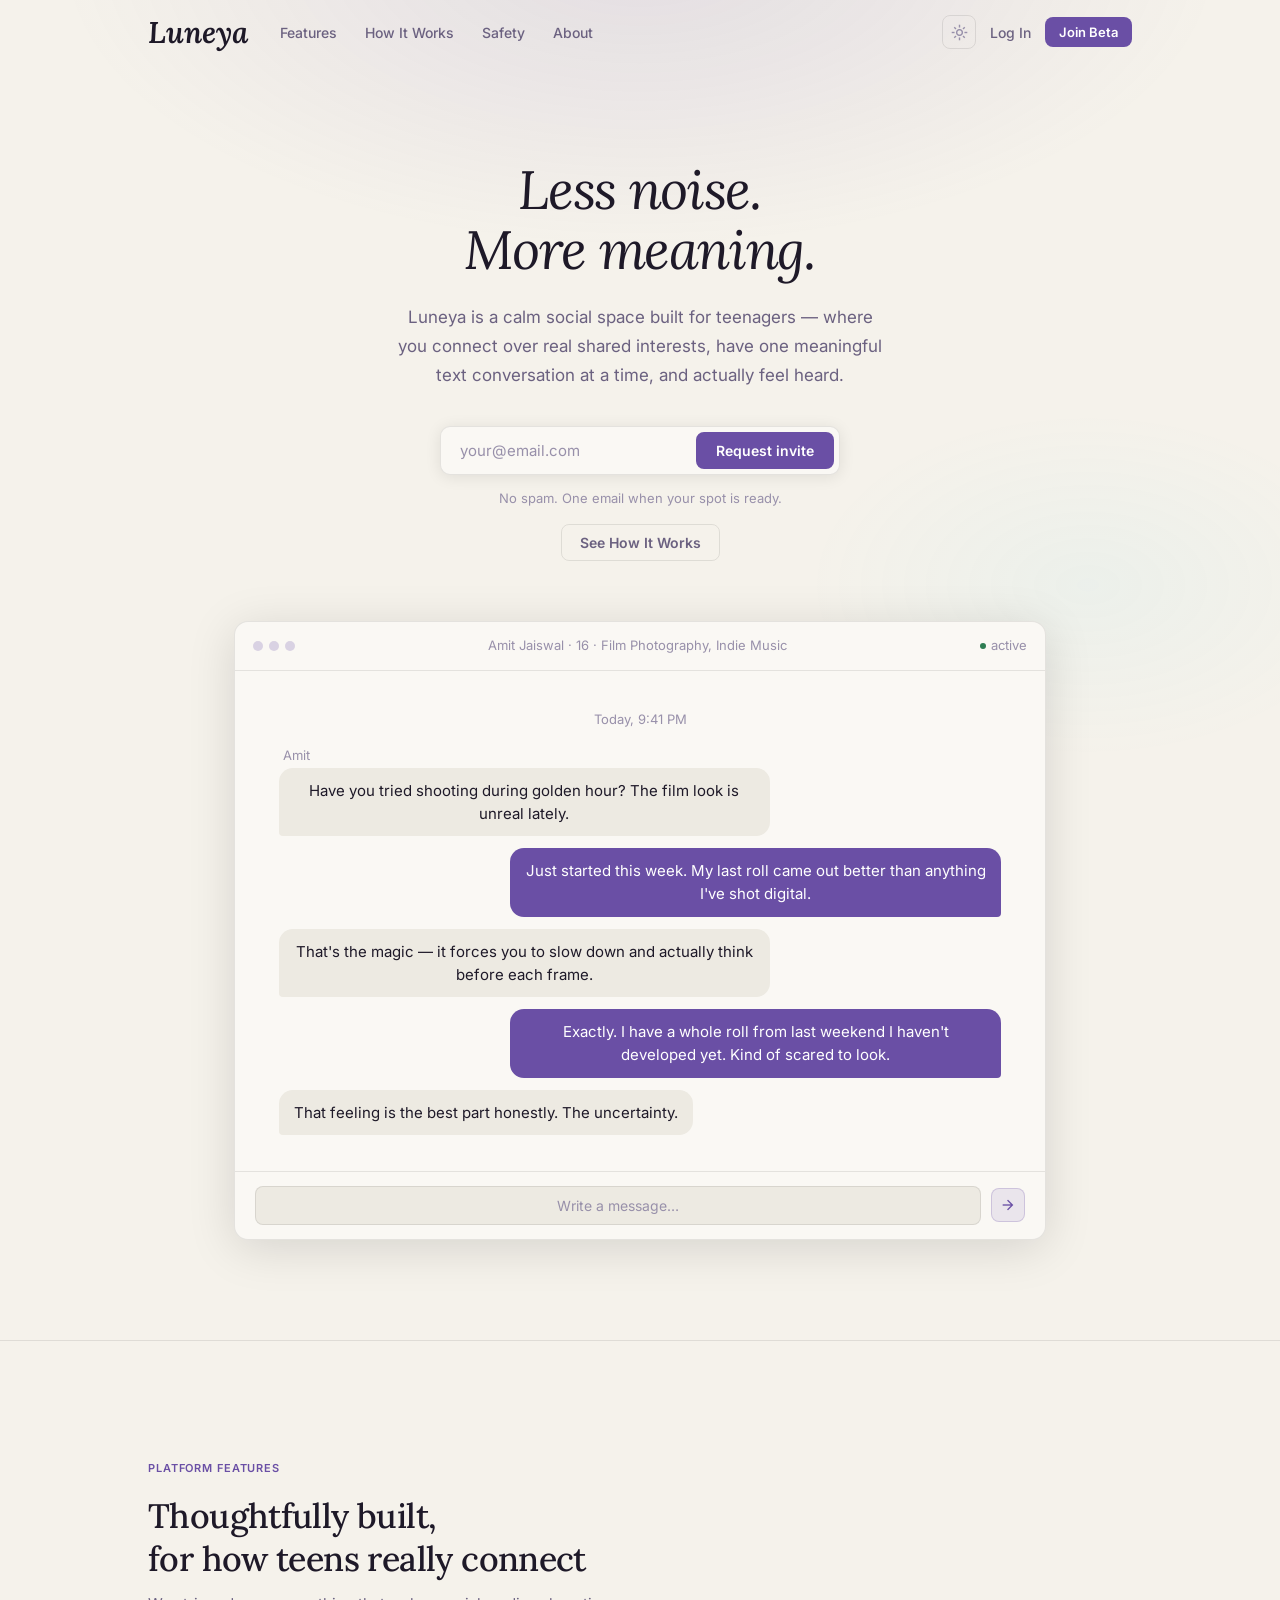
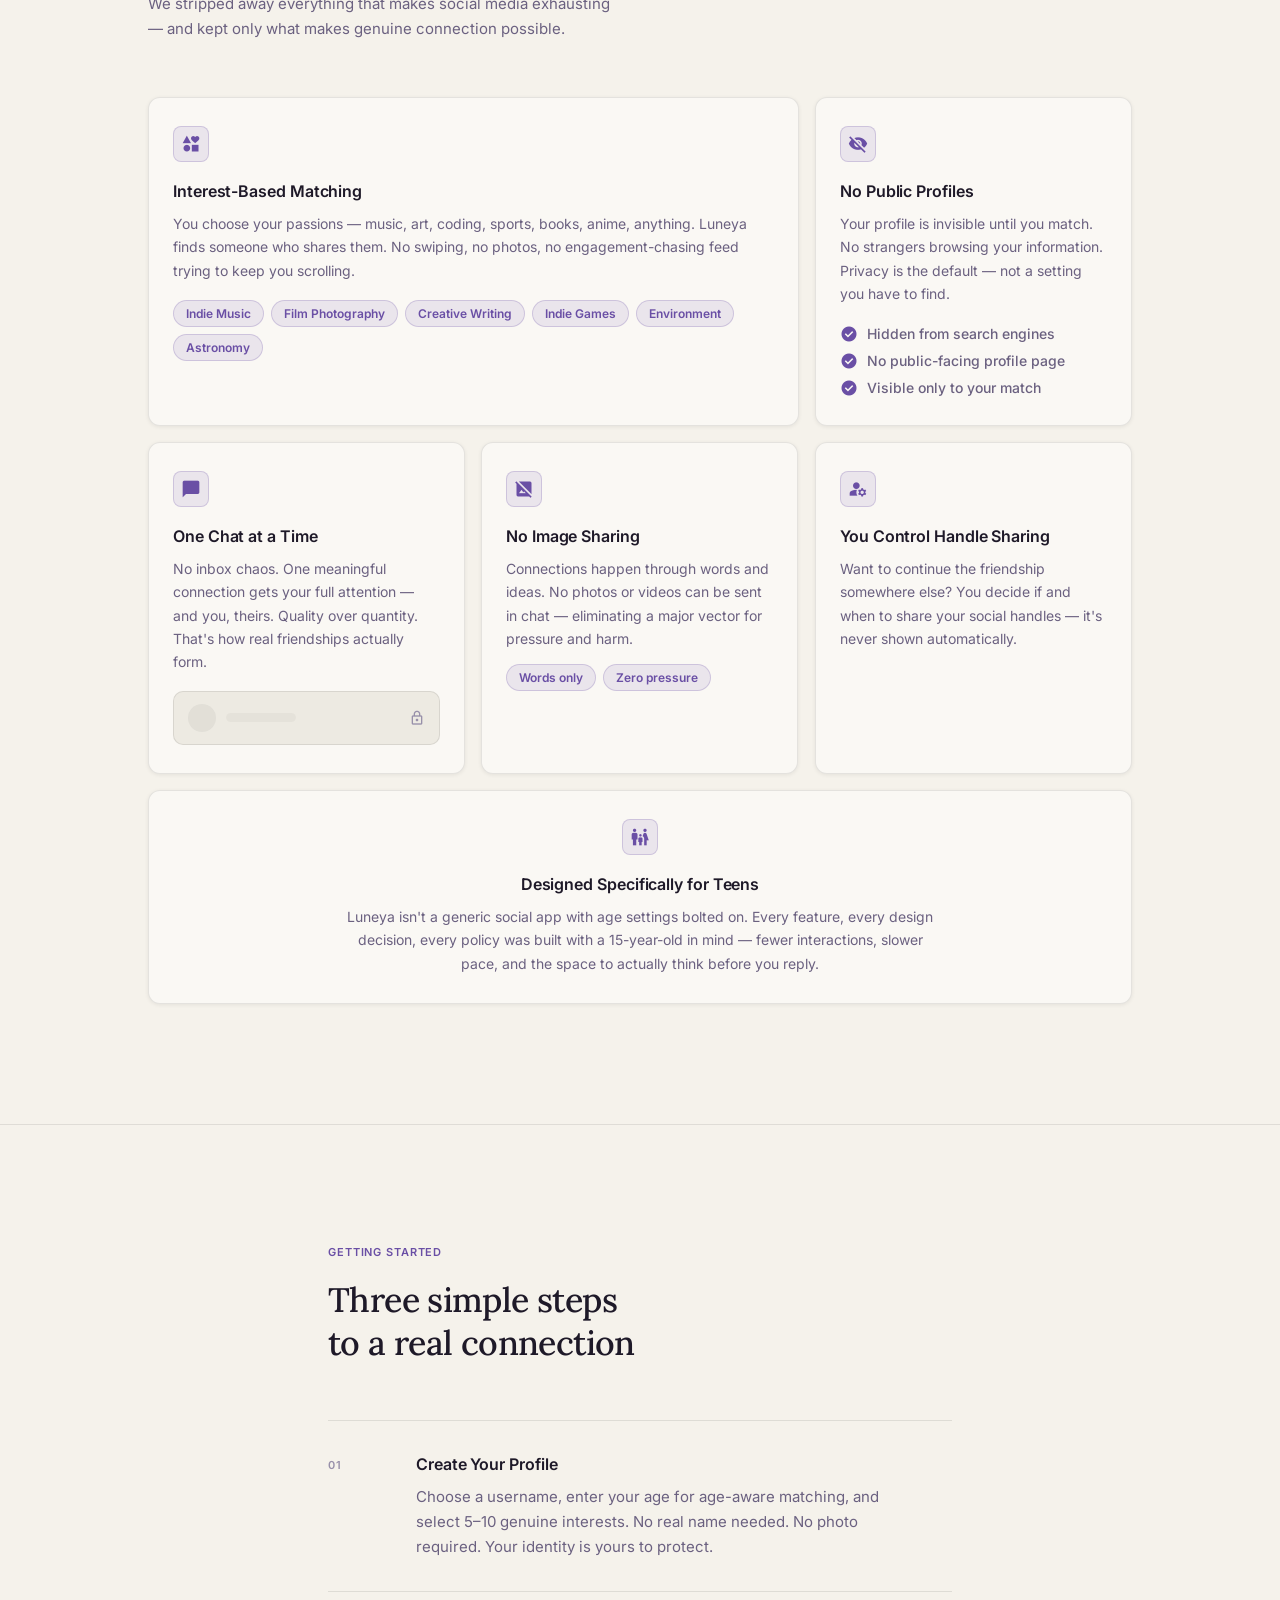
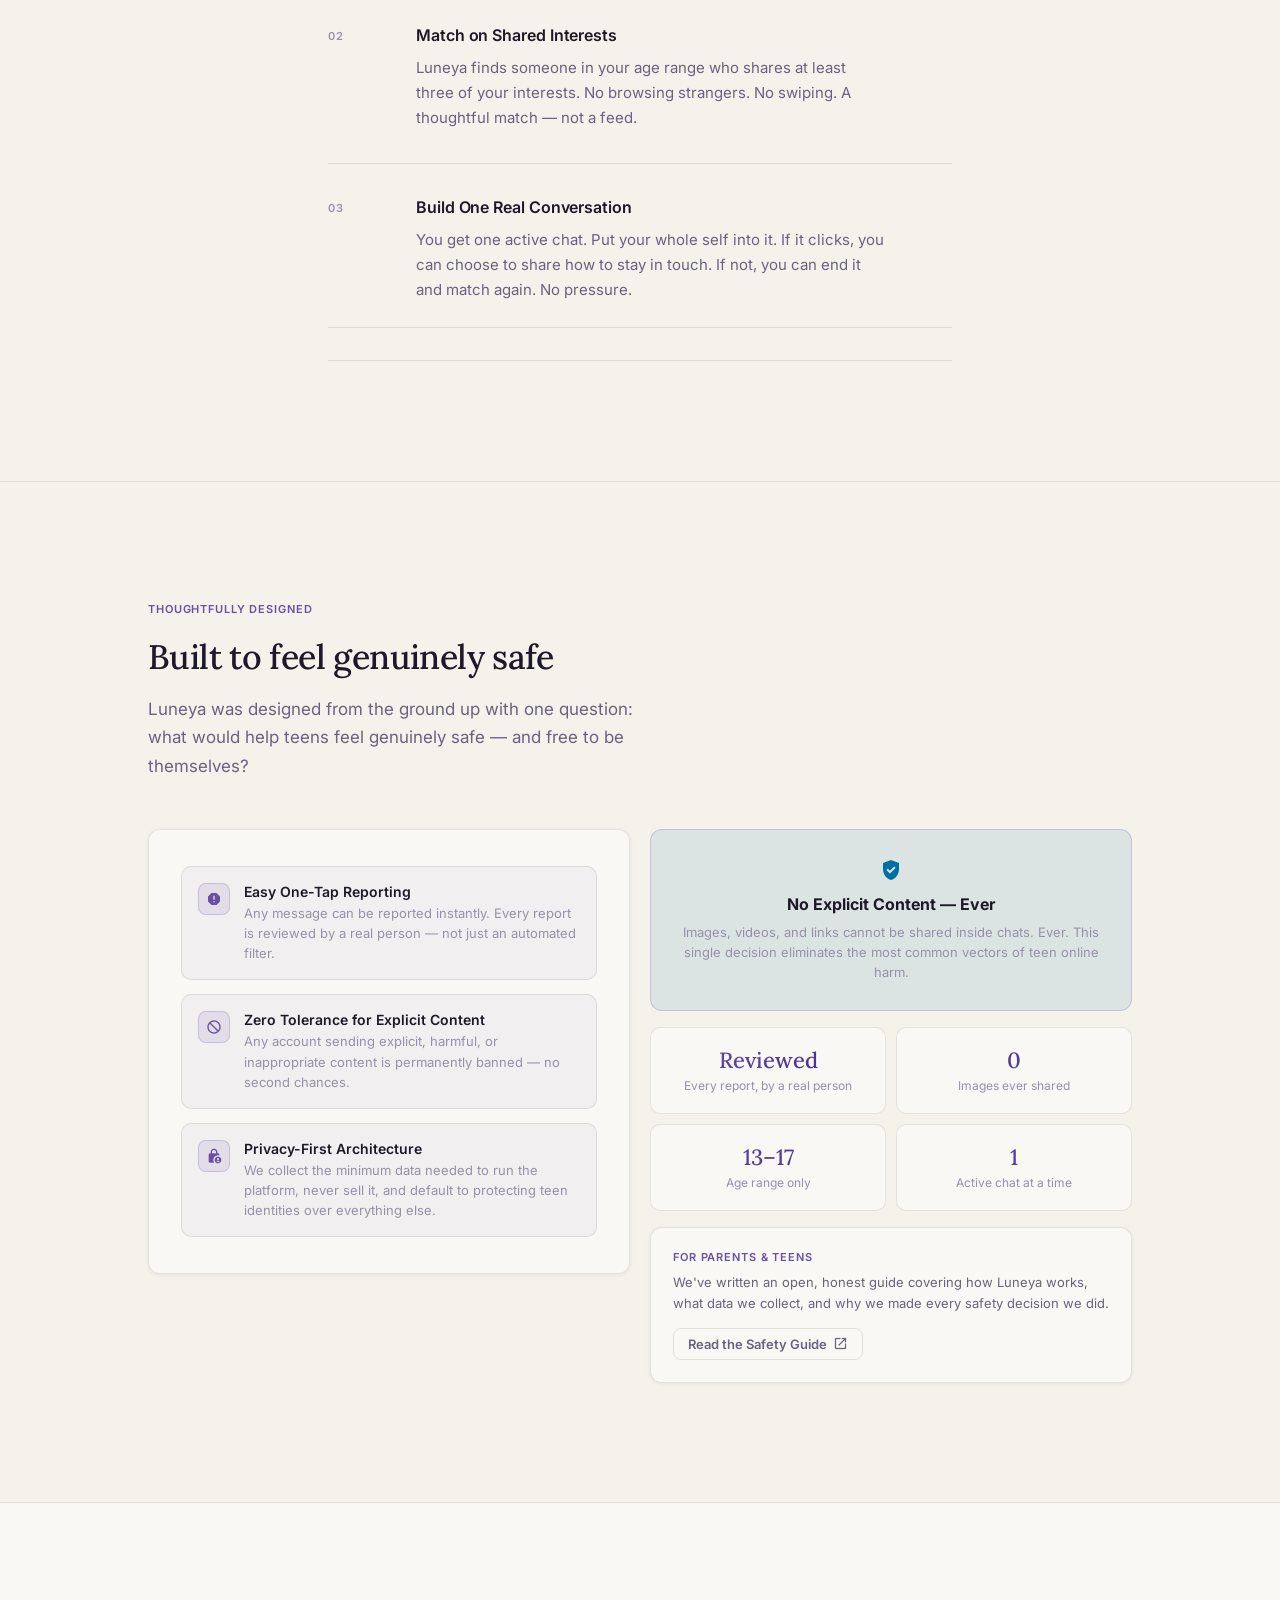
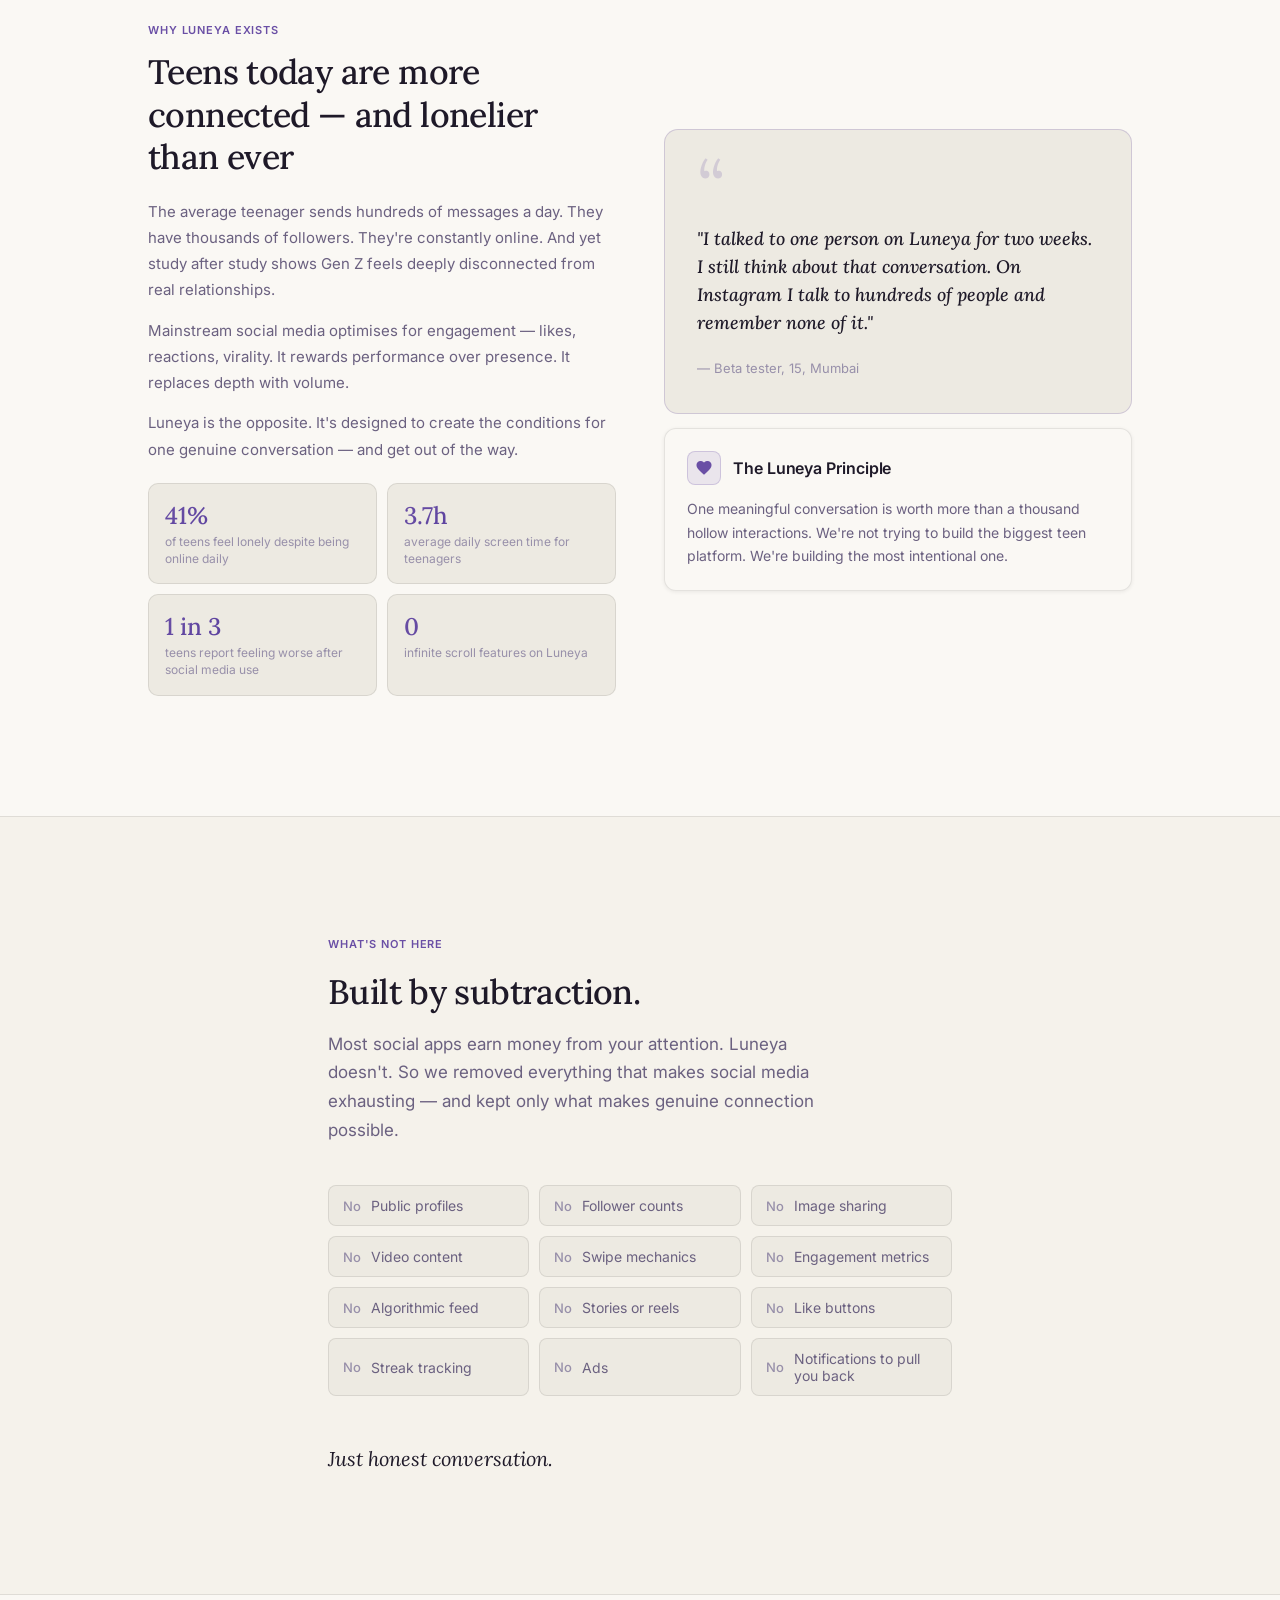
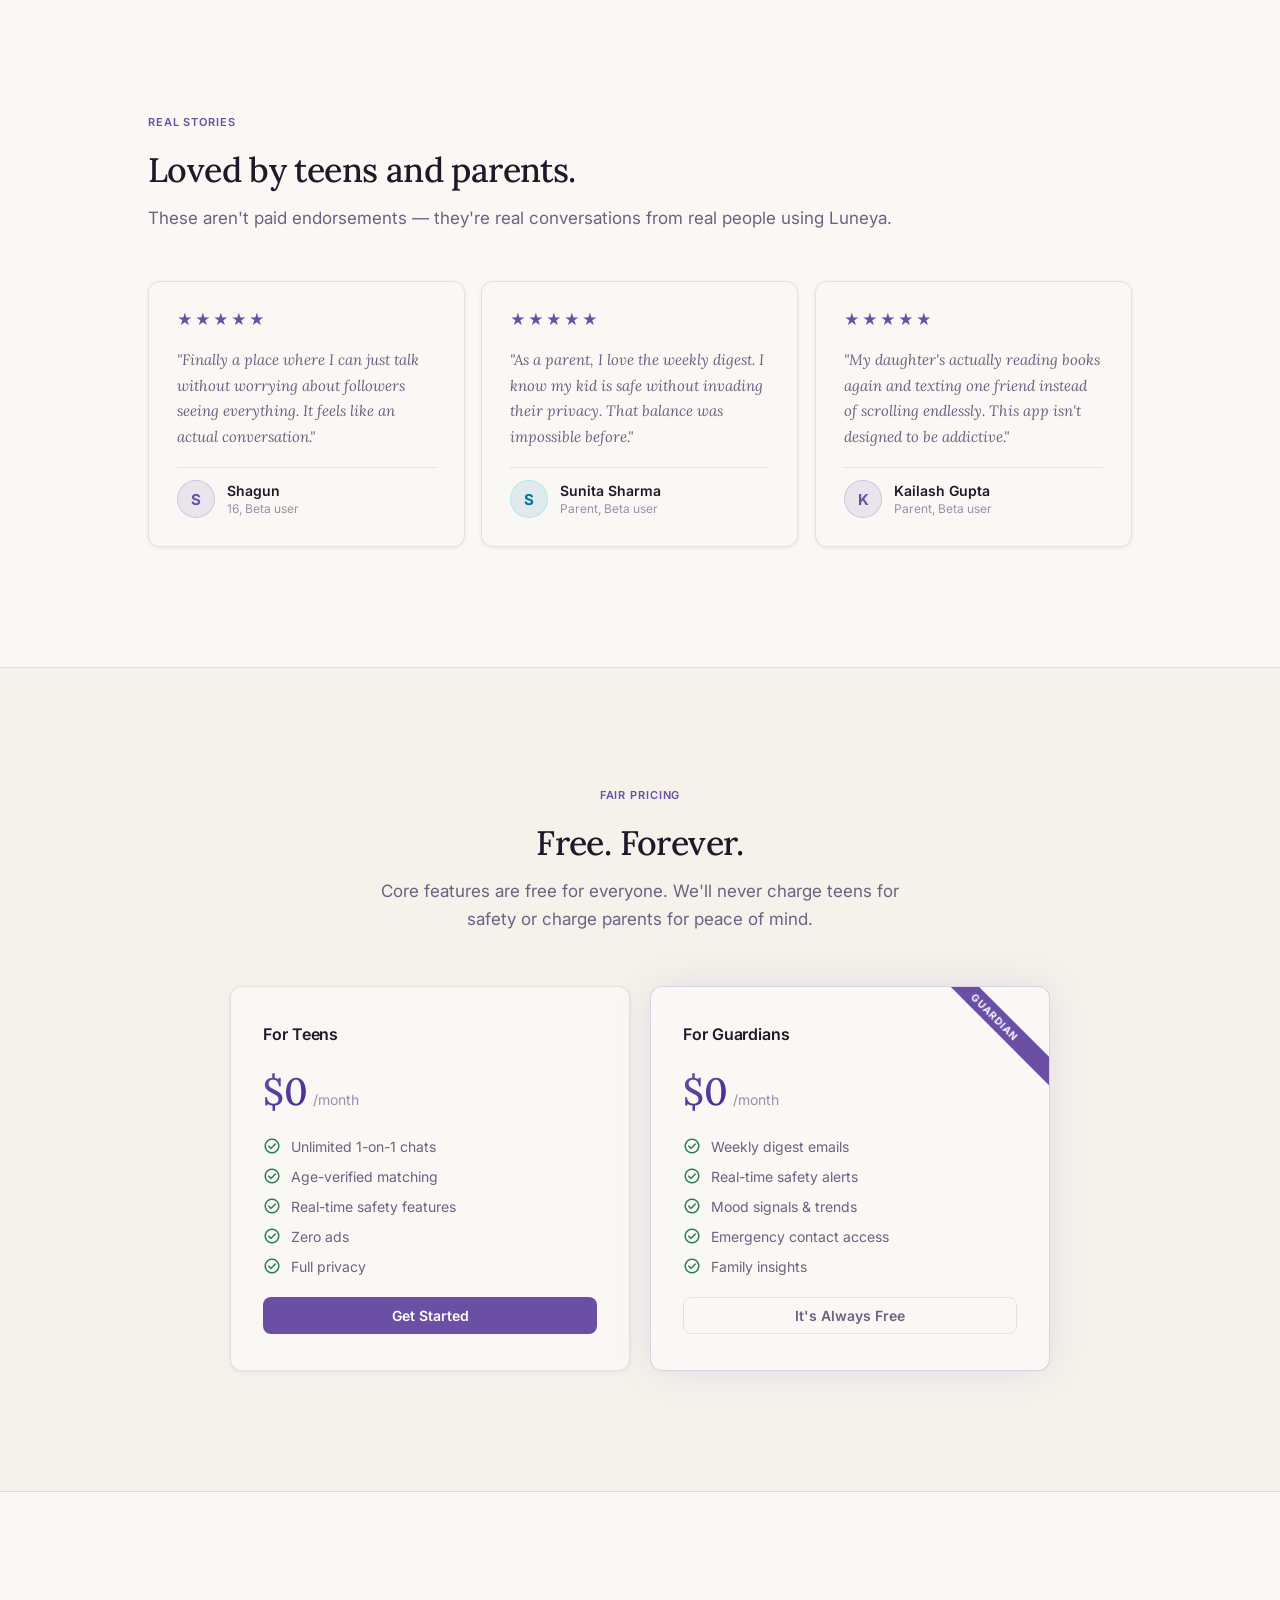
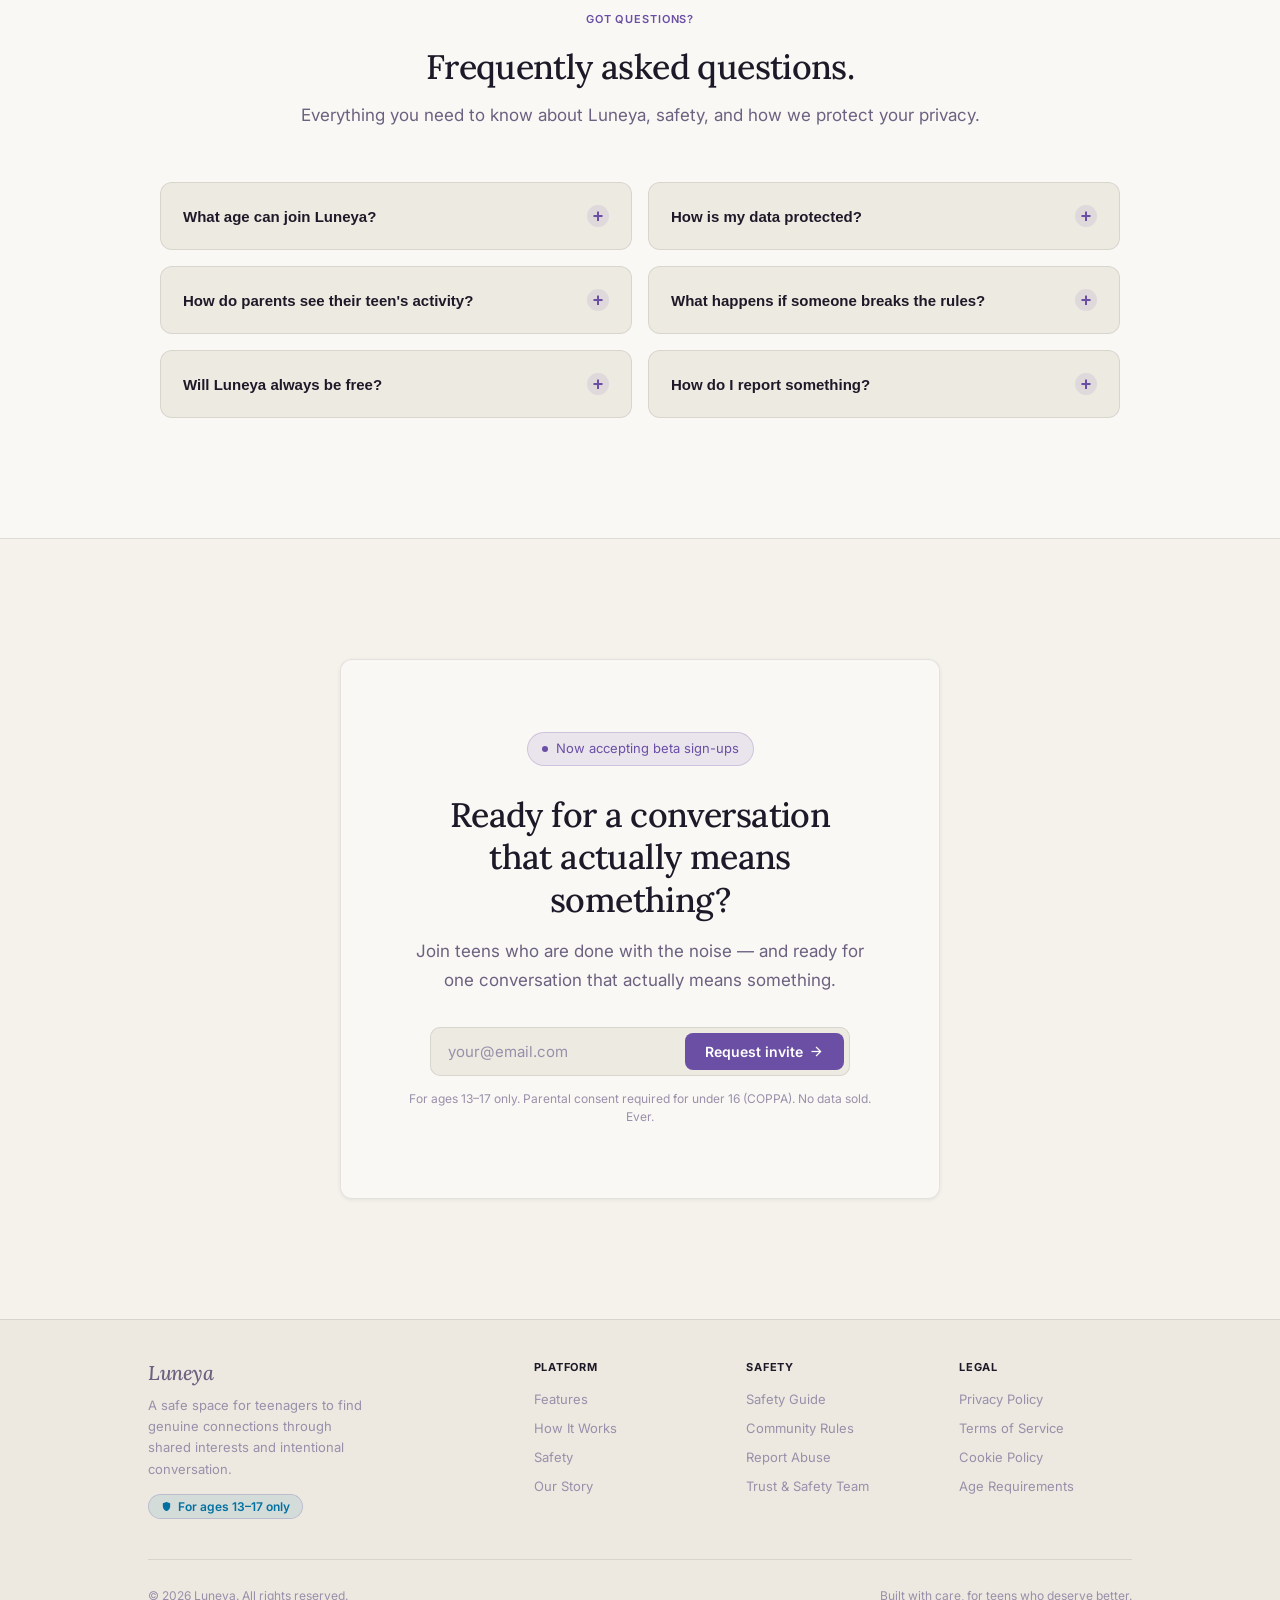
==== commit 70982a1f: "Update index.html" ====
--- a/index.html
+++ b/index.html
@@ -1,5 +1,5 @@
 <!DOCTYPE html>
-<html lang="en" data-theme="dark">
+<html lang="en" data-theme="light">
 
 <head>
   <meta charset="UTF-8" />
@@ -847,4 +847,4 @@
   <script src="script.js"></script>
 </body>
 
-</html>+</html>
